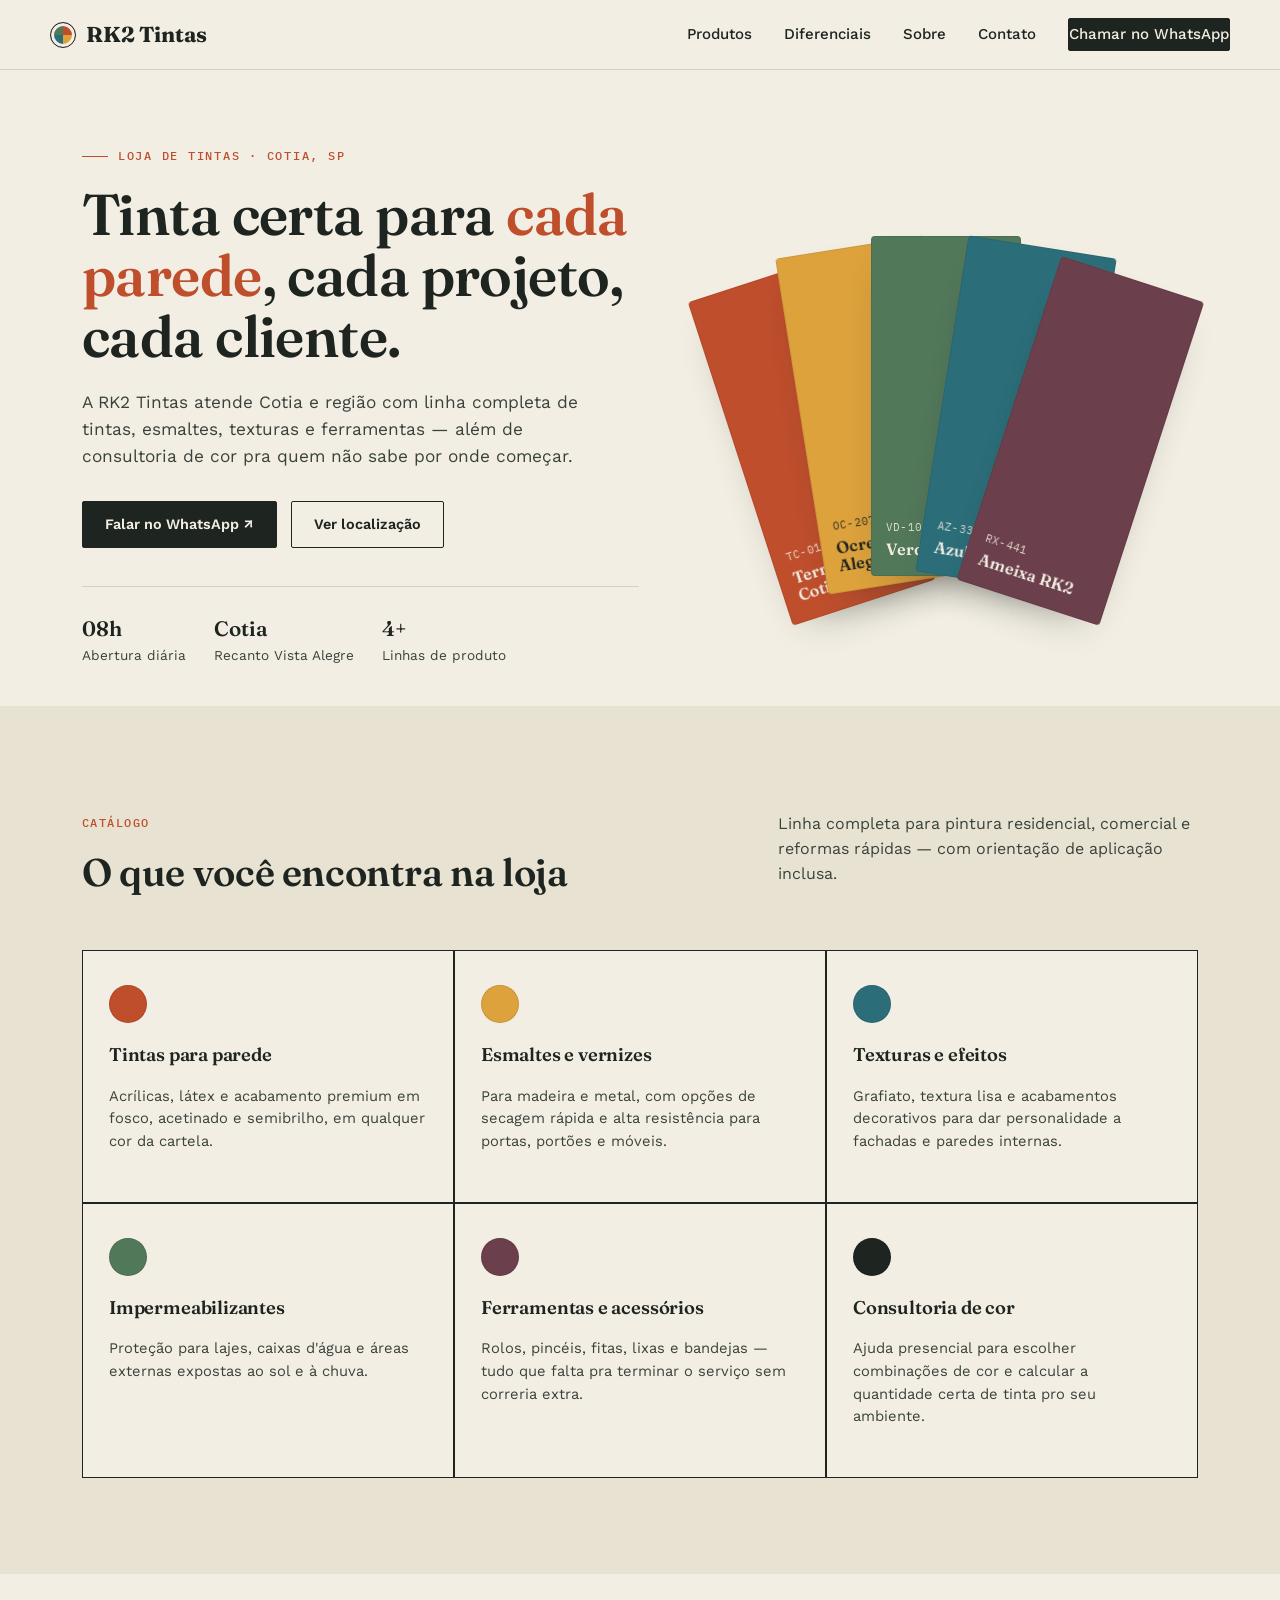
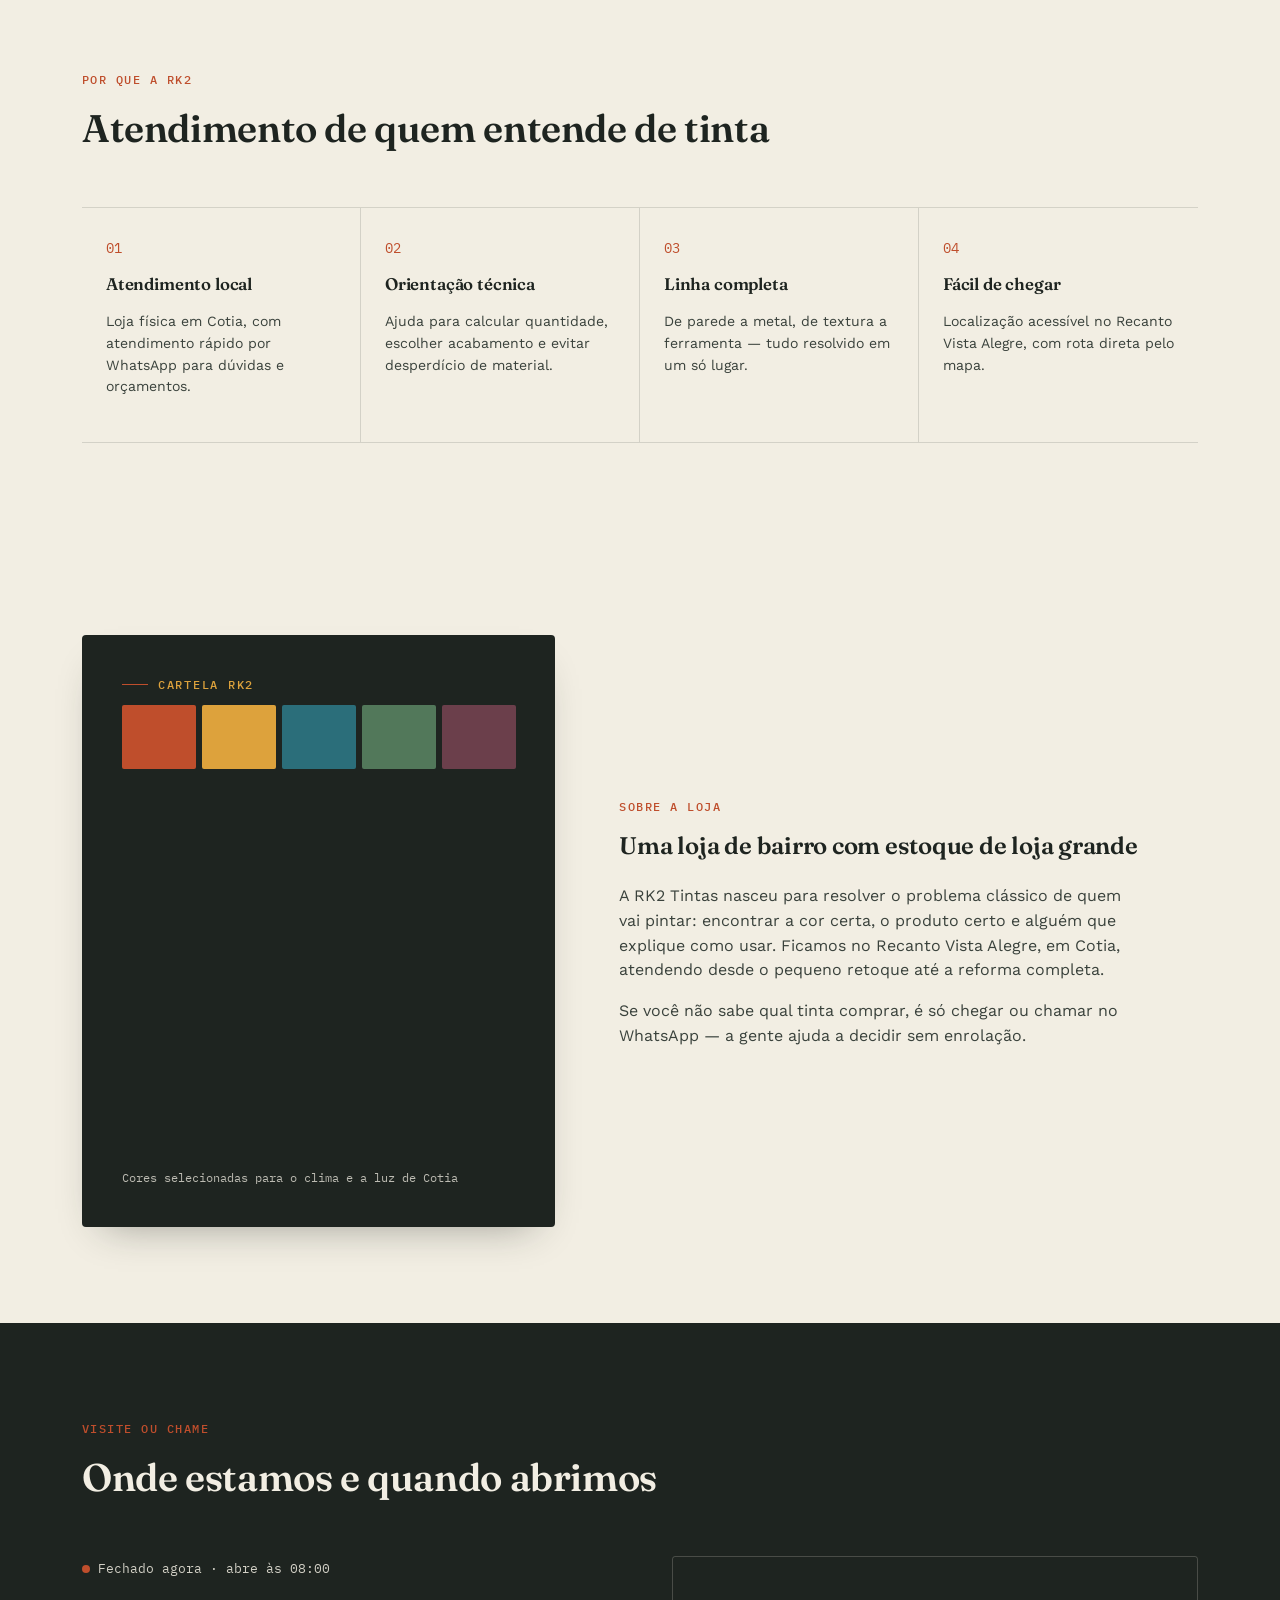
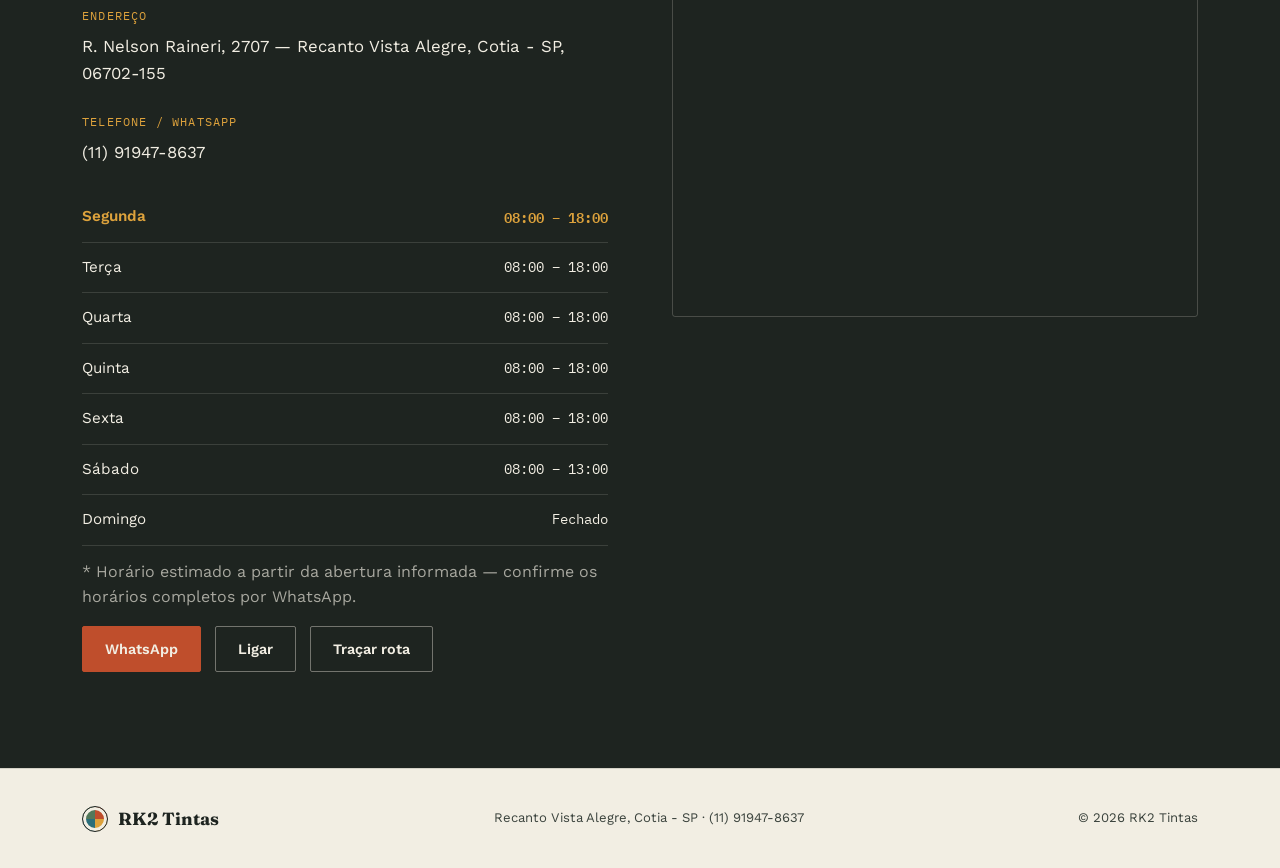
==== index.html @ ddc0a7f2 "Criar index.html" ====
<!DOCTYPE html>
<html lang="pt-BR">
<head>
<meta charset="UTF-8">
<meta name="viewport" content="width=device-width, initial-scale=1.0">
<title>RK2 Tintas — Loja de Tintas em Cotia, SP</title>
<meta name="description" content="RK2 Tintas: tintas, esmaltes, texturas e ferramentas para pintura em Cotia, SP. Atendimento rápido, entrega local e consultoria de cor.">
<link rel="preconnect" href="https://fonts.googleapis.com">
<link rel="preconnect" href="https://fonts.gstatic.com" crossorigin>
<link href="https://fonts.googleapis.com/css2?family=Fraunces:opsz,wght@9..144,400;9..144,500;9..144,600;9..144,700;9..144,900&family=Work+Sans:wght@400;500;600;700&family=IBM+Plex+Mono:wght@400;500&display=swap" rel="stylesheet">
<style>
  :root{
    --ink:#1E2420;
    --ink-soft:#3A423C;
    --paper:#F2EEE3;
    --paper-dim:#E8E2D2;
    --terracotta:#BF4E2C;
    --ochre:#DDA23C;
    --teal:#2B6E7A;
    --green:#52785A;
    --plum:#6B3F4B;
    --line: rgba(30,36,32,0.14);
    --radius: 3px;
    --shadow: 0 18px 40px -22px rgba(30,36,32,0.45);
  }

  *{box-sizing:border-box;}
  html{scroll-behavior:smooth;}
  body{
    margin:0;
    background:var(--paper);
    color:var(--ink);
    font-family:'Work Sans', sans-serif;
    font-size:16px;
    line-height:1.55;
    -webkit-font-smoothing:antialiased;
  }
  h1,h2,h3,.display{
    font-family:'Fraunces', serif;
    font-weight:600;
    letter-spacing:-0.01em;
    margin:0;
  }
  .mono{
    font-family:'IBM Plex Mono', monospace;
    letter-spacing:0.02em;
  }
  a{color:inherit; text-decoration:none;}
  img{max-width:100%; display:block;}
  .wrap{
    max-width:1180px;
    margin:0 auto;
    padding:0 32px;
  }
  section{padding:96px 0;}
  @media (max-width:720px){
    section{padding:64px 0;}
    .wrap{padding:0 20px;}
  }

  /* Focus visibility */
  a:focus-visible, button:focus-visible{
    outline:2px solid var(--terracotta);
    outline-offset:3px;
  }
  @media (prefers-reduced-motion: reduce){
    *{animation-duration:0.01ms !important; transition-duration:0.01ms !important;}
    html{scroll-behavior:auto;}
    [data-animate]{opacity:1 !important; transform:none !important;}
  }

  /* ---------- SCROLL-REVEAL ---------- */
  [data-animate]{
    opacity:0;
    transform:translateY(28px);
    transition:opacity 0.7s cubic-bezier(.2,.7,.2,1), transform 0.7s cubic-bezier(.2,.7,.2,1);
    transition-delay:var(--d, 0s);
  }
  [data-animate].in-view{opacity:1; transform:translateY(0);}

  /* ---------- KEYFRAMES ---------- */
  @keyframes fadeSlideDown{
    from{opacity:0; transform:translateY(-14px);}
    to{opacity:1; transform:translateY(0);}
  }
  @keyframes pulseDot{
    0%{box-shadow:0 0 0 0 rgba(191,78,44,0.55);}
    70%{box-shadow:0 0 0 9px rgba(191,78,44,0);}
    100%{box-shadow:0 0 0 0 rgba(191,78,44,0);}
  }
  @keyframes barsRise{
    from{ transform:scaleY(0); }
    to{ transform:scaleY(1); }
  }
  @keyframes chipDropIn{
    from{ opacity:0; transform:var(--rot) translateY(-60px) var(--tx, translateX(0)); }
    to{ opacity:1; transform:var(--rot) var(--tx, translateX(0)); }
  }
  @keyframes heroIn{
    from{ opacity:0; transform:translateY(18px); }
    to{ opacity:1; transform:translateY(0); }
  }
  .hero-in{
    opacity:0;
    animation:heroIn 0.7s cubic-bezier(.2,.8,.2,1) forwards;
    animation-delay:var(--d, 0s);
  }

  /* ---------- HEADER ---------- */
  .scroll-progress{
    position:fixed; top:0; left:0; height:3px;
    background:var(--terracotta);
    width:0%;
    z-index:100;
    transition:width 0.1s linear;
  }
  header{
    position:sticky; top:0; z-index:50;
    background:rgba(242,238,227,0.92);
    backdrop-filter:blur(8px);
    border-bottom:1px solid var(--line);
    animation:fadeSlideDown 0.6s ease;
  }
  .nav{
    display:flex; align-items:center; justify-content:space-between;
    padding:18px 0;
  }
  .logo{
    display:flex; align-items:center; gap:10px;
    font-family:'Fraunces', serif;
    font-weight:700;
    font-size:1.35rem;
  }
  .logo .chip-mark{
    width:26px; height:26px; border-radius:50%;
    background:conic-gradient(var(--terracotta) 0 25%, var(--ochre) 25% 50%, var(--teal) 50% 75%, var(--green) 75% 100%);
    box-shadow: inset 0 0 0 3px var(--paper);
    border:1.5px solid var(--ink);
  }
  nav.links{display:flex; gap:32px; align-items:center;}
  nav.links a{
    font-size:0.94rem; font-weight:500;
    position:relative;
    padding:4px 0;
  }
  nav.links a::after{
    content:"";
    position:absolute; left:0; bottom:-2px;
    width:0; height:2px; background:var(--terracotta);
    transition:width 0.25s ease;
  }
  nav.links a:hover::after{width:100%;}
  .cta-btn{
    background:var(--ink);
    color:var(--paper) !important;
    padding:11px 22px;
    border-radius:2px;
    font-weight:600;
    font-size:0.9rem;
    display:inline-flex; align-items:center; gap:8px;
    transition:background 0.2s ease, transform 0.2s ease;
    border:1px solid var(--ink);
  }
  .cta-btn:hover{background:var(--terracotta); border-color:var(--terracotta); transform:translateY(-1px);}
  .menu-toggle{display:none; background:none; border:none; cursor:pointer; padding:8px;}
  .menu-toggle span{display:block; width:24px; height:2px; background:var(--ink); margin:5px 0;}

  @media (max-width:860px){
    nav.links{
      position:fixed; top:64px; left:0; right:0;
      background:var(--paper);
      flex-direction:column; align-items:flex-start;
      padding:24px 20px; gap:20px;
      border-bottom:1px solid var(--line);
      transform:translateY(-140%);
      transition:transform 0.3s ease;
    }
    nav.links.open{transform:translateY(0);}
    .menu-toggle{display:block;}
    .nav .cta-btn.desktop-only{display:none;}
  }

  /* ---------- HERO ---------- */
  .hero{
    padding-top:76px;
    padding-bottom:40px;
    display:grid;
    grid-template-columns:1.05fr 0.95fr;
    gap:56px;
    align-items:center;
  }
  @media (max-width:900px){
    .hero{grid-template-columns:1fr; padding-top:48px;}
  }
  .eyebrow{
    font-family:'IBM Plex Mono', monospace;
    font-size:0.78rem;
    text-transform:uppercase;
    letter-spacing:0.14em;
    color:var(--terracotta);
    font-weight:500;
    display:flex; align-items:center; gap:10px;
    margin-bottom:18px;
  }
  .eyebrow::before{
    content:""; width:26px; height:1px; background:var(--terracotta);
  }
  .hero h1{
    font-size:clamp(2.4rem, 4.6vw, 3.6rem);
    line-height:1.06;
    margin-bottom:22px;
  }
  .hero h1 em{
    font-style:normal;
    color:var(--terracotta);
  }
  .hero p.lead{
    font-size:1.08rem;
    color:var(--ink-soft);
    max-width:46ch;
    margin-bottom:32px;
  }
  .hero-actions{
    display:flex; gap:14px; flex-wrap:wrap;
    margin-bottom:38px;
  }
  .btn-outline{
    padding:11px 22px;
    border:1.5px solid var(--ink);
    border-radius:2px;
    font-weight:600;
    font-size:0.9rem;
    display:inline-flex; align-items:center; gap:8px;
    transition:all 0.2s ease;
  }
  .btn-outline:hover{background:var(--ink); color:var(--paper);}

  .hero-meta{
    display:flex; gap:28px; flex-wrap:wrap;
    padding-top:26px;
    border-top:1px solid var(--line);
  }
  .hero-meta div{font-size:0.85rem; color:var(--ink-soft);}
  .hero-meta strong{
    display:block; font-family:'Fraunces', serif; font-size:1.3rem; color:var(--ink); font-weight:600;
  }

  /* Fanned paint chips — signature element */
  .chip-fan{
    position:relative;
    height:440px;
    display:flex; align-items:center; justify-content:center;
  }
  .chip{
    --tx:translateX(0);
    --rot:rotate(0deg);
    position:absolute;
    width:150px; height:340px;
    border-radius:4px;
    box-shadow:var(--shadow);
    display:flex; flex-direction:column; justify-content:flex-end;
    padding:16px 14px;
    color:var(--paper);
    transform-origin:bottom center;
    transition:transform 0.45s cubic-bezier(.2,.8,.2,1), box-shadow 0.3s ease;
    cursor:default;
    border:1px solid rgba(0,0,0,0.08);
    opacity:0;
    animation:chipDropIn 0.7s cubic-bezier(.2,.8,.2,1) forwards;
  }
  .chip .code{font-size:0.68rem; opacity:0.85; margin-bottom:4px;}
  .chip .name{font-family:'Fraunces', serif; font-weight:600; font-size:1.02rem; line-height:1.15;}
  .chip:nth-child(1){background:var(--terracotta); --rot:rotate(-18deg); --tx:translateX(-86px); transform:rotate(-18deg) translateX(-86px); animation-delay:0.05s;}
  .chip:nth-child(2){background:var(--ochre); color:var(--ink); --rot:rotate(-9deg); --tx:translateX(-44px); transform:rotate(-9deg) translateX(-44px); animation-delay:0.15s;}
  .chip:nth-child(3){background:var(--green); --rot:rotate(0deg); transform:rotate(0deg); animation-delay:0.25s;}
  .chip:nth-child(4){background:var(--teal); --rot:rotate(9deg); --tx:translateX(44px); transform:rotate(9deg) translateX(44px); animation-delay:0.35s;}
  .chip:nth-child(5){background:var(--plum); --rot:rotate(18deg); --tx:translateX(86px); transform:rotate(18deg) translateX(86px); animation-delay:0.45s;}
  @keyframes chipFloat{
    0%, 100%{ transform:var(--rot) var(--tx) translateY(0); }
    50%{ transform:var(--rot) var(--tx) translateY(-8px); }
  }
  .chip-fan:not(:hover) .chip:nth-child(1){animation:chipDropIn 0.7s cubic-bezier(.2,.8,.2,1) forwards 0.05s, chipFloat 5s ease-in-out infinite 0.75s;}
  .chip-fan:not(:hover) .chip:nth-child(2){animation:chipDropIn 0.7s cubic-bezier(.2,.8,.2,1) forwards 0.15s, chipFloat 5s ease-in-out infinite 0.9s;}
  .chip-fan:not(:hover) .chip:nth-child(3){animation:chipDropIn 0.7s cubic-bezier(.2,.8,.2,1) forwards 0.25s, chipFloat 5s ease-in-out infinite 1.05s;}
  .chip-fan:not(:hover) .chip:nth-child(4){animation:chipDropIn 0.7s cubic-bezier(.2,.8,.2,1) forwards 0.35s, chipFloat 5s ease-in-out infinite 1.2s;}
  .chip-fan:not(:hover) .chip:nth-child(5){animation:chipDropIn 0.7s cubic-bezier(.2,.8,.2,1) forwards 0.45s, chipFloat 5s ease-in-out infinite 1.35s;}
  .chip-fan:hover .chip{animation:none;}
  .chip-fan:hover .chip:nth-child(1){transform:rotate(-26deg) translateX(-130px) translateY(-14px);}
  .chip-fan:hover .chip:nth-child(2){transform:rotate(-13deg) translateX(-66px) translateY(-6px);}
  .chip-fan:hover .chip:nth-child(3){transform:rotate(0deg) translateY(-18px);}
  .chip-fan:hover .chip:nth-child(4){transform:rotate(13deg) translateX(66px) translateY(-6px);}
  .chip-fan:hover .chip:nth-child(5){transform:rotate(26deg) translateX(130px) translateY(-14px);}
  .chip:hover{z-index:10; box-shadow:0 24px 48px -18px rgba(30,36,32,0.55);}

  @media (max-width:900px){
    .chip-fan{height:320px; margin-top:12px;}
    .chip{width:110px; height:250px; padding:12px 10px;}
    .chip .name{font-size:0.85rem;}
  }

  /* ---------- SECTION HEADERS ---------- */
  .section-head{
    display:flex; justify-content:space-between; align-items:flex-end;
    gap:24px; margin-bottom:48px;
    flex-wrap:wrap;
  }
  .section-head h2{font-size:clamp(1.8rem, 3vw, 2.4rem);}
  .section-head p{color:var(--ink-soft); max-width:42ch; margin-top:10px;}
  .section-num{
    font-family:'IBM Plex Mono', monospace;
    font-size:0.78rem; color:var(--terracotta); font-weight:500;
    letter-spacing:0.12em; text-transform:uppercase;
    display:block; margin-bottom:10px;
  }

  /* ---------- PRODUTOS ---------- */
  .products{background:var(--paper-dim);}
  .product-grid{
    display:grid;
    grid-template-columns:repeat(3, 1fr);
    gap:2px;
    background:var(--ink);
    border:1px solid var(--ink);
  }
  @media (max-width:860px){ .product-grid{grid-template-columns:1fr 1fr;} }
  @media (max-width:560px){ .product-grid{grid-template-columns:1fr;} }
  .product-card{
    background:var(--paper);
    padding:34px 26px;
    transition:background 0.25s ease, transform 0.3s ease;
  }
  .product-card:hover{background:#fff; transform:translateY(-5px);}
  .swatch{
    width:38px; height:38px; border-radius:50%;
    margin-bottom:18px;
    border:1px solid rgba(0,0,0,0.1);
    transition:transform 0.35s cubic-bezier(.2,.8,.2,1);
  }
  .product-card:hover .swatch{transform:scale(1.18) rotate(-8deg);}
  .product-card h3{font-size:1.15rem; margin-bottom:8px;}
  .product-card p{color:var(--ink-soft); font-size:0.92rem;}

  /* ---------- DIFERENCIAIS ---------- */
  .diff-list{
    display:grid;
    grid-template-columns:repeat(4, 1fr);
    gap:0;
    border-top:1px solid var(--line);
  }
  @media (max-width:860px){ .diff-list{grid-template-columns:1fr 1fr;} }
  @media (max-width:560px){ .diff-list{grid-template-columns:1fr;} }
  .diff-item{
    padding:30px 24px;
    border-right:1px solid var(--line);
    border-bottom:1px solid var(--line);
    position:relative;
    overflow:hidden;
    transition:padding-left 0.3s ease;
  }
  .diff-item::before{
    content:"";
    position:absolute; left:0; top:0; bottom:0;
    width:3px; background:var(--terracotta);
    transform:scaleY(0); transform-origin:top;
    transition:transform 0.35s cubic-bezier(.2,.8,.2,1);
  }
  .diff-item:hover{padding-left:32px;}
  .diff-item:hover::before{transform:scaleY(1);}
  .diff-item:last-child{border-right:none;}
  .diff-item .num{
    font-family:'IBM Plex Mono', monospace;
    color:var(--terracotta); font-size:0.85rem; margin-bottom:12px; display:block;
    transition:transform 0.3s ease;
  }
  .diff-item:hover .num{transform:translateX(2px);}
  .diff-item h3{font-size:1.05rem; margin-bottom:8px;}
  .diff-item p{color:var(--ink-soft); font-size:0.88rem;}

  /* ---------- SOBRE ---------- */
  .about{
    display:grid; grid-template-columns:0.9fr 1.1fr; gap:64px; align-items:center;
  }
  @media (max-width:900px){ .about{grid-template-columns:1fr; gap:36px;} }
  .about-visual{
    background:var(--ink);
    border-radius:4px;
    padding:40px;
    aspect-ratio:4/5;
    display:flex; flex-direction:column; justify-content:space-between;
    color:var(--paper);
    box-shadow:var(--shadow);
  }
  .about-visual .can{
    width:100%;
    display:flex; flex-direction:column; align-items:flex-start; gap:10px;
  }
  .about-visual .bars{display:flex; gap:6px; width:100%;}
  .about-visual .bars span{
    height:64px; flex:1; border-radius:2px;
    transform-origin:bottom;
    transform:scaleY(0);
    transition:transform 0.2s ease;
  }
  .about-visual.in-view .bars span{animation:barsRise 0.6s cubic-bezier(.2,.8,.2,1) forwards;}
  .about-visual .bars span:nth-child(1){background:var(--terracotta); animation-delay:0.05s;}
  .about-visual .bars span:nth-child(2){background:var(--ochre); animation-delay:0.15s;}
  .about-visual .bars span:nth-child(3){background:var(--teal); animation-delay:0.25s;}
  .about-visual .bars span:nth-child(4){background:var(--green); animation-delay:0.35s;}
  .about-visual .bars span:nth-child(5){background:var(--plum); animation-delay:0.45s;}
  .about-visual .bars span:hover{transform:scaleY(1.12) !important;}
  .about-visual .caption{font-family:'IBM Plex Mono', monospace; font-size:0.78rem; opacity:0.75;}
  .about h2{margin-bottom:20px;}
  .about p{color:var(--ink-soft); margin-bottom:16px; max-width:52ch;}

  /* ---------- HORARIOS + CONTATO ---------- */
  .contact{background:var(--ink); color:var(--paper);}
  .contact .section-head p, .contact .eyebrow{color:rgba(242,238,227,0.7);}
  .contact-grid{
    display:grid; grid-template-columns:1fr 1fr; gap:64px;
  }
  @media (max-width:900px){ .contact-grid{grid-template-columns:1fr; gap:40px;} }
  .hours-table{width:100%; border-collapse:collapse;}
  .hours-table tr{border-bottom:1px solid rgba(242,238,227,0.14);}
  .hours-table td{padding:13px 0; font-size:0.95rem;}
  .hours-table td:last-child{text-align:right; font-family:'IBM Plex Mono', monospace; font-size:0.88rem;}
  .hours-table tr.today td{color:var(--ochre); font-weight:600;}
  .status-pill{
    display:inline-flex; align-items:center; gap:8px;
    font-family:'IBM Plex Mono', monospace; font-size:0.82rem;
    margin-bottom:28px; color:rgba(242,238,227,0.85);
  }
  .status-dot{width:8px; height:8px; border-radius:50%; background:var(--terracotta); animation:pulseDot 2.2s ease-out infinite;}

  .info-block{margin-bottom:26px;}
  .info-block .label{
    font-family:'IBM Plex Mono', monospace; font-size:0.74rem;
    text-transform:uppercase; letter-spacing:0.1em; color:var(--ochre);
    display:block; margin-bottom:8px;
  }
  .info-block .value{font-size:1.05rem;}
  .contact-actions{display:flex; gap:14px; flex-wrap:wrap; margin-top:8px;}
  .contact-actions .cta-btn{background:var(--terracotta); border-color:var(--terracotta);}
  .contact-actions .cta-btn:hover{background:var(--ochre); border-color:var(--ochre); color:var(--ink) !important;}
  .contact-actions .btn-outline{border-color:rgba(242,238,227,0.4); color:var(--paper);}
  .contact-actions .btn-outline:hover{background:var(--paper); color:var(--ink);}

  .map-frame{
    width:100%; aspect-ratio:16/11;
    border:1px solid rgba(242,238,227,0.2);
    border-radius:3px; overflow:hidden;
  }
  .map-frame iframe{width:100%; height:100%; border:0; filter:grayscale(0.15) contrast(1.05);}

  /* ---------- FOOTER ---------- */
  footer{padding:36px 0; border-top:1px solid var(--line);}
  .footer-row{
    display:flex; justify-content:space-between; align-items:center;
    flex-wrap:wrap; gap:16px;
  }
  .footer-row .logo{font-size:1.1rem;}
  footer .fine{font-size:0.82rem; color:var(--ink-soft);}
</style>
</head>
<body>
<div class="scroll-progress" id="scrollProgress" aria-hidden="true"></div>

<header>
  <div class="wrap nav">
    <a href="#top" class="logo"><span class="chip-mark" aria-hidden="true"></span> RK2 Tintas</a>
    <button class="menu-toggle" id="menuToggle" aria-label="Abrir menu" aria-expanded="false">
      <span></span><span></span><span></span>
    </button>
    <nav class="links" id="navLinks">
      <a href="#produtos">Produtos</a>
      <a href="#diferenciais">Diferenciais</a>
      <a href="#sobre">Sobre</a>
      <a href="#contato">Contato</a>
      <a href="https://wa.me/5511919478637" class="cta-btn" target="_blank" rel="noopener">Chamar no WhatsApp</a>
    </nav>
  </div>
</header>

<main id="top">
  <!-- HERO -->
  <section class="hero wrap">
    <div>
      <span class="eyebrow hero-in" style="--d:0s">Loja de tintas · Cotia, SP</span>
      <h1 class="hero-in" style="--d:0.1s">Tinta certa para <em>cada parede</em>, cada projeto, cada cliente.</h1>
      <p class="lead hero-in" style="--d:0.22s">A RK2 Tintas atende Cotia e região com linha completa de tintas, esmaltes, texturas e ferramentas — além de consultoria de cor pra quem não sabe por onde começar.</p>
      <div class="hero-actions hero-in" style="--d:0.34s">
        <a href="https://wa.me/5511919478637" class="cta-btn" target="_blank" rel="noopener">Falar no WhatsApp ↗</a>
        <a href="#contato" class="btn-outline">Ver localização</a>
      </div>
      <div class="hero-meta hero-in" style="--d:0.44s">
        <div><strong>08h</strong>Abertura diária</div>
        <div><strong>Cotia</strong>Recanto Vista Alegre</div>
        <div><strong>4+</strong>Linhas de produto</div>
      </div>
    </div>
    <div class="chip-fan" aria-hidden="true">
      <div class="chip"><span class="code mono">TC-014</span><span class="name">Terracota Cotia</span></div>
      <div class="chip"><span class="code mono">OC-207</span><span class="name">Ocre Vista Alegre</span></div>
      <div class="chip"><span class="code mono">VD-102</span><span class="name">Verde Recanto</span></div>
      <div class="chip"><span class="code mono">AZ-330</span><span class="name">Azul Serra</span></div>
      <div class="chip"><span class="code mono">RX-441</span><span class="name">Ameixa RK2</span></div>
    </div>
  </section>

  <!-- PRODUTOS -->
  <section class="products" id="produtos">
    <div class="wrap">
      <div class="section-head" data-animate>
        <div>
          <span class="section-num">Catálogo</span>
          <h2>O que você encontra na loja</h2>
        </div>
        <p>Linha completa para pintura residencial, comercial e reformas rápidas — com orientação de aplicação inclusa.</p>
      </div>
      <div class="product-grid">
        <div class="product-card" data-animate style="--d:0s">
          <div class="swatch" style="background:var(--terracotta)"></div>
          <h3>Tintas para parede</h3>
          <p>Acrílicas, látex e acabamento premium em fosco, acetinado e semibrilho, em qualquer cor da cartela.</p>
        </div>
        <div class="product-card" data-animate style="--d:0.08s">
          <div class="swatch" style="background:var(--ochre)"></div>
          <h3>Esmaltes e vernizes</h3>
          <p>Para madeira e metal, com opções de secagem rápida e alta resistência para portas, portões e móveis.</p>
        </div>
        <div class="product-card" data-animate style="--d:0.16s">
          <div class="swatch" style="background:var(--teal)"></div>
          <h3>Texturas e efeitos</h3>
          <p>Grafiato, textura lisa e acabamentos decorativos para dar personalidade a fachadas e paredes internas.</p>
        </div>
        <div class="product-card" data-animate style="--d:0s">
          <div class="swatch" style="background:var(--green)"></div>
          <h3>Impermeabilizantes</h3>
          <p>Proteção para lajes, caixas d'água e áreas externas expostas ao sol e à chuva.</p>
        </div>
        <div class="product-card" data-animate style="--d:0.08s">
          <div class="swatch" style="background:var(--plum)"></div>
          <h3>Ferramentas e acessórios</h3>
          <p>Rolos, pincéis, fitas, lixas e bandejas — tudo que falta pra terminar o serviço sem correria extra.</p>
        </div>
        <div class="product-card" data-animate style="--d:0.16s">
          <div class="swatch" style="background:var(--ink)"></div>
          <h3>Consultoria de cor</h3>
          <p>Ajuda presencial para escolher combinações de cor e calcular a quantidade certa de tinta pro seu ambiente.</p>
        </div>
      </div>
    </div>
  </section>

  <!-- DIFERENCIAIS -->
  <section id="diferenciais">
    <div class="wrap">
      <div class="section-head" data-animate>
        <div>
          <span class="section-num">Por que a RK2</span>
          <h2>Atendimento de quem entende de tinta</h2>
        </div>
      </div>
      <div class="diff-list">
        <div class="diff-item" data-animate style="--d:0s">
          <span class="num mono">01</span>
          <h3>Atendimento local</h3>
          <p>Loja física em Cotia, com atendimento rápido por WhatsApp para dúvidas e orçamentos.</p>
        </div>
        <div class="diff-item" data-animate style="--d:0.1s">
          <span class="num mono">02</span>
          <h3>Orientação técnica</h3>
          <p>Ajuda para calcular quantidade, escolher acabamento e evitar desperdício de material.</p>
        </div>
        <div class="diff-item" data-animate style="--d:0.2s">
          <span class="num mono">03</span>
          <h3>Linha completa</h3>
          <p>De parede a metal, de textura a ferramenta — tudo resolvido em um só lugar.</p>
        </div>
        <div class="diff-item" data-animate style="--d:0.3s">
          <span class="num mono">04</span>
          <h3>Fácil de chegar</h3>
          <p>Localização acessível no Recanto Vista Alegre, com rota direta pelo mapa.</p>
        </div>
      </div>
    </div>
  </section>

  <!-- SOBRE -->
  <section id="sobre">
    <div class="wrap about">
      <div class="about-visual" data-animate>
        <div class="can">
          <span class="eyebrow" style="color:var(--ochre); margin-bottom:0;">Cartela RK2</span>
          <div class="bars">
            <span></span><span></span><span></span><span></span><span></span>
          </div>
        </div>
        <span class="caption">Cores selecionadas para o clima e a luz de Cotia</span>
      </div>
      <div data-animate style="--d:0.15s">
        <span class="section-num">Sobre a loja</span>
        <h2>Uma loja de bairro com estoque de loja grande</h2>
        <p>A RK2 Tintas nasceu para resolver o problema clássico de quem vai pintar: encontrar a cor certa, o produto certo e alguém que explique como usar. Ficamos no Recanto Vista Alegre, em Cotia, atendendo desde o pequeno retoque até a reforma completa.</p>
        <p>Se você não sabe qual tinta comprar, é só chegar ou chamar no WhatsApp — a gente ajuda a decidir sem enrolação.</p>
      </div>
    </div>
  </section>

  <!-- CONTATO -->
  <section class="contact" id="contato">
    <div class="wrap">
      <div class="section-head" data-animate>
        <div>
          <span class="section-num">Visite ou chame</span>
          <h2>Onde estamos e quando abrimos</h2>
        </div>
      </div>
      <div class="contact-grid">
        <div data-animate>
          <div class="status-pill"><span class="status-dot"></span> Fechado agora · abre às 08:00</div>

          <div class="info-block">
            <span class="label">Endereço</span>
            <span class="value">R. Nelson Raineri, 2707 — Recanto Vista Alegre, Cotia - SP, 06702-155</span>
          </div>
          <div class="info-block">
            <span class="label">Telefone / WhatsApp</span>
            <span class="value">(11) 91947-8637</span>
          </div>

          <table class="hours-table" aria-label="Horário de funcionamento">
            <tr class="today"><td>Segunda</td><td>08:00 – 18:00</td></tr>
            <tr><td>Terça</td><td>08:00 – 18:00</td></tr>
            <tr><td>Quarta</td><td>08:00 – 18:00</td></tr>
            <tr><td>Quinta</td><td>08:00 – 18:00</td></tr>
            <tr><td>Sexta</td><td>08:00 – 18:00</td></tr>
            <tr><td>Sábado</td><td>08:00 – 13:00</td></tr>
            <tr><td>Domingo</td><td>Fechado</td></tr>
          </table>
          <p class="fine" style="margin-top:14px; opacity:0.65;">* Horário estimado a partir da abertura informada — confirme os horários completos por WhatsApp.</p>

          <div class="contact-actions">
            <a href="https://wa.me/5511919478637" class="cta-btn" target="_blank" rel="noopener">WhatsApp</a>
            <a href="tel:+5511919478637" class="btn-outline">Ligar</a>
            <a href="https://www.google.com/maps/dir/?api=1&destination=R.+Nelson+Raineri,+2707,+Cotia,+SP" class="btn-outline" target="_blank" rel="noopener">Traçar rota</a>
          </div>
        </div>

        <div class="map-frame" data-animate style="--d:0.15s">
          <iframe
            src="https://www.google.com/maps?q=R.+Nelson+Raineri,+2707,+Recanto+Vista+Alegre,+Cotia+-+SP,+06702-155&output=embed"
            loading="lazy"
            referrerpolicy="no-referrer-when-downgrade"
            title="Mapa da RK2 Tintas em Cotia, SP">
          </iframe>
        </div>
      </div>
    </div>
  </section>
</main>

<footer>
  <div class="wrap footer-row">
    <a href="#top" class="logo"><span class="chip-mark" aria-hidden="true"></span> RK2 Tintas</a>
    <span class="fine">Recanto Vista Alegre, Cotia - SP · (11) 91947-8637</span>
    <span class="fine">© <span id="year"></span> RK2 Tintas</span>
  </div>
</footer>

<script>
  document.getElementById('year').textContent = new Date().getFullYear();

  const toggle = document.getElementById('menuToggle');
  const links = document.getElementById('navLinks');
  toggle.addEventListener('click', () => {
    const isOpen = links.classList.toggle('open');
    toggle.setAttribute('aria-expanded', isOpen ? 'true' : 'false');
  });
  links.querySelectorAll('a').forEach(a => {
    a.addEventListener('click', () => {
      links.classList.remove('open');
      toggle.setAttribute('aria-expanded', 'false');
    });
  });

  // Barra de progresso de rolagem
  const progressBar = document.getElementById('scrollProgress');
  const updateProgress = () => {
    const scrollTop = window.scrollY;
    const docHeight = document.documentElement.scrollHeight - window.innerHeight;
    const pct = docHeight > 0 ? (scrollTop / docHeight) * 100 : 0;
    progressBar.style.width = pct + '%';
  };
  window.addEventListener('scroll', updateProgress, { passive: true });
  updateProgress();

  // Revelação de elementos ao rolar a página
  const revealItems = document.querySelectorAll('[data-animate]');
  if ('IntersectionObserver' in window) {
    const observer = new IntersectionObserver((entries) => {
      entries.forEach(entry => {
        if (entry.isIntersecting) {
          entry.target.classList.add('in-view');
          observer.unobserve(entry.target);
        }
      });
    }, { threshold: 0.15, rootMargin: '0px 0px -60px 0px' });
    revealItems.forEach(item => observer.observe(item));
  } else {
    revealItems.forEach(item => item.classList.add('in-view'));
  }
</script>

</body>
</html>
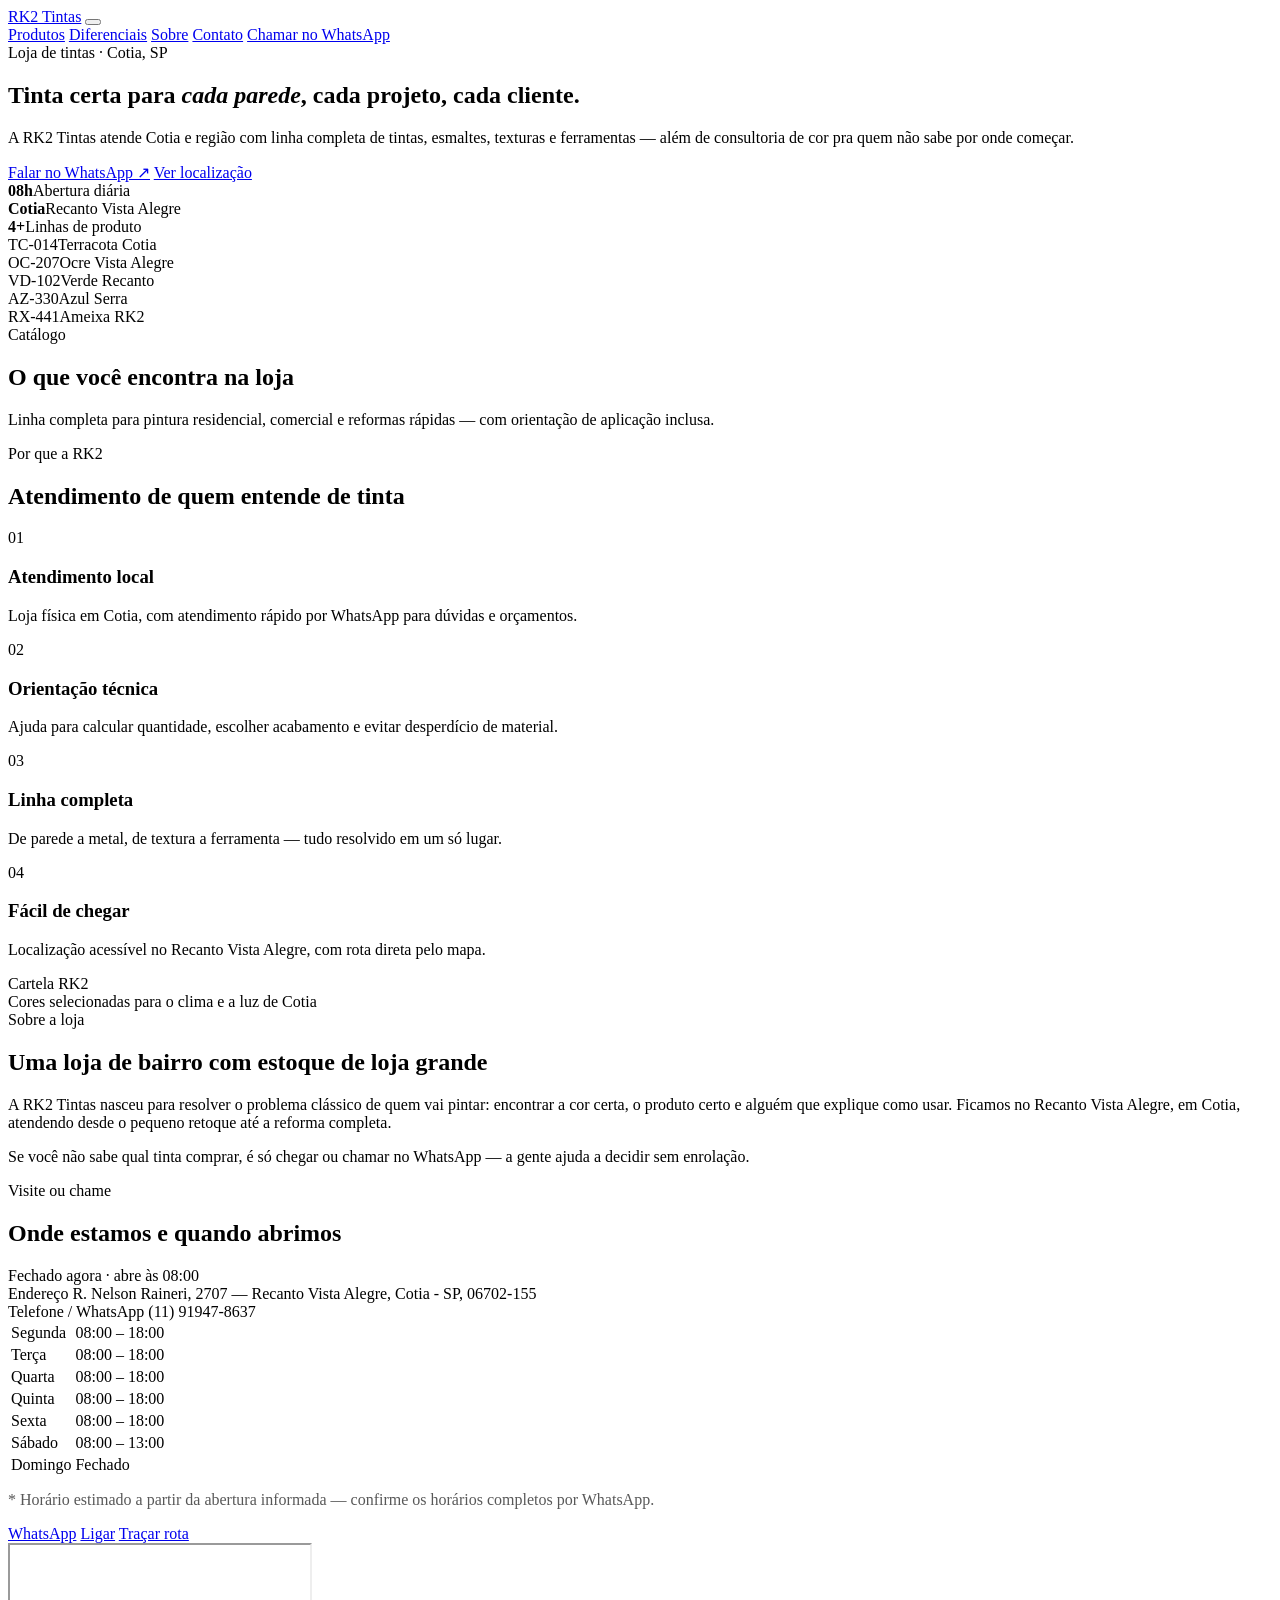
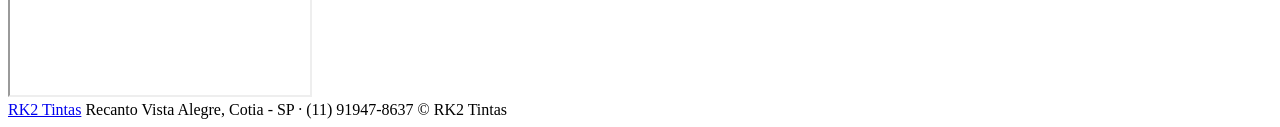
==== commit cf29f2a7: "Atualizar o index.html" ====
--- a/index.html
+++ b/index.html
@@ -8,458 +8,7 @@
 <link rel="preconnect" href="https://fonts.googleapis.com">
 <link rel="preconnect" href="https://fonts.gstatic.com" crossorigin>
 <link href="https://fonts.googleapis.com/css2?family=Fraunces:opsz,wght@9..144,400;9..144,500;9..144,600;9..144,700;9..144,900&family=Work+Sans:wght@400;500;600;700&family=IBM+Plex+Mono:wght@400;500&display=swap" rel="stylesheet">
-<style>
-  :root{
-    --ink:#1E2420;
-    --ink-soft:#3A423C;
-    --paper:#F2EEE3;
-    --paper-dim:#E8E2D2;
-    --terracotta:#BF4E2C;
-    --ochre:#DDA23C;
-    --teal:#2B6E7A;
-    --green:#52785A;
-    --plum:#6B3F4B;
-    --line: rgba(30,36,32,0.14);
-    --radius: 3px;
-    --shadow: 0 18px 40px -22px rgba(30,36,32,0.45);
-  }
-
-  *{box-sizing:border-box;}
-  html{scroll-behavior:smooth;}
-  body{
-    margin:0;
-    background:var(--paper);
-    color:var(--ink);
-    font-family:'Work Sans', sans-serif;
-    font-size:16px;
-    line-height:1.55;
-    -webkit-font-smoothing:antialiased;
-  }
-  h1,h2,h3,.display{
-    font-family:'Fraunces', serif;
-    font-weight:600;
-    letter-spacing:-0.01em;
-    margin:0;
-  }
-  .mono{
-    font-family:'IBM Plex Mono', monospace;
-    letter-spacing:0.02em;
-  }
-  a{color:inherit; text-decoration:none;}
-  img{max-width:100%; display:block;}
-  .wrap{
-    max-width:1180px;
-    margin:0 auto;
-    padding:0 32px;
-  }
-  section{padding:96px 0;}
-  @media (max-width:720px){
-    section{padding:64px 0;}
-    .wrap{padding:0 20px;}
-  }
-
-  /* Focus visibility */
-  a:focus-visible, button:focus-visible{
-    outline:2px solid var(--terracotta);
-    outline-offset:3px;
-  }
-  @media (prefers-reduced-motion: reduce){
-    *{animation-duration:0.01ms !important; transition-duration:0.01ms !important;}
-    html{scroll-behavior:auto;}
-    [data-animate]{opacity:1 !important; transform:none !important;}
-  }
-
-  /* ---------- SCROLL-REVEAL ---------- */
-  [data-animate]{
-    opacity:0;
-    transform:translateY(28px);
-    transition:opacity 0.7s cubic-bezier(.2,.7,.2,1), transform 0.7s cubic-bezier(.2,.7,.2,1);
-    transition-delay:var(--d, 0s);
-  }
-  [data-animate].in-view{opacity:1; transform:translateY(0);}
-
-  /* ---------- KEYFRAMES ---------- */
-  @keyframes fadeSlideDown{
-    from{opacity:0; transform:translateY(-14px);}
-    to{opacity:1; transform:translateY(0);}
-  }
-  @keyframes pulseDot{
-    0%{box-shadow:0 0 0 0 rgba(191,78,44,0.55);}
-    70%{box-shadow:0 0 0 9px rgba(191,78,44,0);}
-    100%{box-shadow:0 0 0 0 rgba(191,78,44,0);}
-  }
-  @keyframes barsRise{
-    from{ transform:scaleY(0); }
-    to{ transform:scaleY(1); }
-  }
-  @keyframes chipDropIn{
-    from{ opacity:0; transform:var(--rot) translateY(-60px) var(--tx, translateX(0)); }
-    to{ opacity:1; transform:var(--rot) var(--tx, translateX(0)); }
-  }
-  @keyframes heroIn{
-    from{ opacity:0; transform:translateY(18px); }
-    to{ opacity:1; transform:translateY(0); }
-  }
-  .hero-in{
-    opacity:0;
-    animation:heroIn 0.7s cubic-bezier(.2,.8,.2,1) forwards;
-    animation-delay:var(--d, 0s);
-  }
-
-  /* ---------- HEADER ---------- */
-  .scroll-progress{
-    position:fixed; top:0; left:0; height:3px;
-    background:var(--terracotta);
-    width:0%;
-    z-index:100;
-    transition:width 0.1s linear;
-  }
-  header{
-    position:sticky; top:0; z-index:50;
-    background:rgba(242,238,227,0.92);
-    backdrop-filter:blur(8px);
-    border-bottom:1px solid var(--line);
-    animation:fadeSlideDown 0.6s ease;
-  }
-  .nav{
-    display:flex; align-items:center; justify-content:space-between;
-    padding:18px 0;
-  }
-  .logo{
-    display:flex; align-items:center; gap:10px;
-    font-family:'Fraunces', serif;
-    font-weight:700;
-    font-size:1.35rem;
-  }
-  .logo .chip-mark{
-    width:26px; height:26px; border-radius:50%;
-    background:conic-gradient(var(--terracotta) 0 25%, var(--ochre) 25% 50%, var(--teal) 50% 75%, var(--green) 75% 100%);
-    box-shadow: inset 0 0 0 3px var(--paper);
-    border:1.5px solid var(--ink);
-  }
-  nav.links{display:flex; gap:32px; align-items:center;}
-  nav.links a{
-    font-size:0.94rem; font-weight:500;
-    position:relative;
-    padding:4px 0;
-  }
-  nav.links a::after{
-    content:"";
-    position:absolute; left:0; bottom:-2px;
-    width:0; height:2px; background:var(--terracotta);
-    transition:width 0.25s ease;
-  }
-  nav.links a:hover::after{width:100%;}
-  .cta-btn{
-    background:var(--ink);
-    color:var(--paper) !important;
-    padding:11px 22px;
-    border-radius:2px;
-    font-weight:600;
-    font-size:0.9rem;
-    display:inline-flex; align-items:center; gap:8px;
-    transition:background 0.2s ease, transform 0.2s ease;
-    border:1px solid var(--ink);
-  }
-  .cta-btn:hover{background:var(--terracotta); border-color:var(--terracotta); transform:translateY(-1px);}
-  .menu-toggle{display:none; background:none; border:none; cursor:pointer; padding:8px;}
-  .menu-toggle span{display:block; width:24px; height:2px; background:var(--ink); margin:5px 0;}
-
-  @media (max-width:860px){
-    nav.links{
-      position:fixed; top:64px; left:0; right:0;
-      background:var(--paper);
-      flex-direction:column; align-items:flex-start;
-      padding:24px 20px; gap:20px;
-      border-bottom:1px solid var(--line);
-      transform:translateY(-140%);
-      transition:transform 0.3s ease;
-    }
-    nav.links.open{transform:translateY(0);}
-    .menu-toggle{display:block;}
-    .nav .cta-btn.desktop-only{display:none;}
-  }
-
-  /* ---------- HERO ---------- */
-  .hero{
-    padding-top:76px;
-    padding-bottom:40px;
-    display:grid;
-    grid-template-columns:1.05fr 0.95fr;
-    gap:56px;
-    align-items:center;
-  }
-  @media (max-width:900px){
-    .hero{grid-template-columns:1fr; padding-top:48px;}
-  }
-  .eyebrow{
-    font-family:'IBM Plex Mono', monospace;
-    font-size:0.78rem;
-    text-transform:uppercase;
-    letter-spacing:0.14em;
-    color:var(--terracotta);
-    font-weight:500;
-    display:flex; align-items:center; gap:10px;
-    margin-bottom:18px;
-  }
-  .eyebrow::before{
-    content:""; width:26px; height:1px; background:var(--terracotta);
-  }
-  .hero h1{
-    font-size:clamp(2.4rem, 4.6vw, 3.6rem);
-    line-height:1.06;
-    margin-bottom:22px;
-  }
-  .hero h1 em{
-    font-style:normal;
-    color:var(--terracotta);
-  }
-  .hero p.lead{
-    font-size:1.08rem;
-    color:var(--ink-soft);
-    max-width:46ch;
-    margin-bottom:32px;
-  }
-  .hero-actions{
-    display:flex; gap:14px; flex-wrap:wrap;
-    margin-bottom:38px;
-  }
-  .btn-outline{
-    padding:11px 22px;
-    border:1.5px solid var(--ink);
-    border-radius:2px;
-    font-weight:600;
-    font-size:0.9rem;
-    display:inline-flex; align-items:center; gap:8px;
-    transition:all 0.2s ease;
-  }
-  .btn-outline:hover{background:var(--ink); color:var(--paper);}
-
-  .hero-meta{
-    display:flex; gap:28px; flex-wrap:wrap;
-    padding-top:26px;
-    border-top:1px solid var(--line);
-  }
-  .hero-meta div{font-size:0.85rem; color:var(--ink-soft);}
-  .hero-meta strong{
-    display:block; font-family:'Fraunces', serif; font-size:1.3rem; color:var(--ink); font-weight:600;
-  }
-
-  /* Fanned paint chips — signature element */
-  .chip-fan{
-    position:relative;
-    height:440px;
-    display:flex; align-items:center; justify-content:center;
-  }
-  .chip{
-    --tx:translateX(0);
-    --rot:rotate(0deg);
-    position:absolute;
-    width:150px; height:340px;
-    border-radius:4px;
-    box-shadow:var(--shadow);
-    display:flex; flex-direction:column; justify-content:flex-end;
-    padding:16px 14px;
-    color:var(--paper);
-    transform-origin:bottom center;
-    transition:transform 0.45s cubic-bezier(.2,.8,.2,1), box-shadow 0.3s ease;
-    cursor:default;
-    border:1px solid rgba(0,0,0,0.08);
-    opacity:0;
-    animation:chipDropIn 0.7s cubic-bezier(.2,.8,.2,1) forwards;
-  }
-  .chip .code{font-size:0.68rem; opacity:0.85; margin-bottom:4px;}
-  .chip .name{font-family:'Fraunces', serif; font-weight:600; font-size:1.02rem; line-height:1.15;}
-  .chip:nth-child(1){background:var(--terracotta); --rot:rotate(-18deg); --tx:translateX(-86px); transform:rotate(-18deg) translateX(-86px); animation-delay:0.05s;}
-  .chip:nth-child(2){background:var(--ochre); color:var(--ink); --rot:rotate(-9deg); --tx:translateX(-44px); transform:rotate(-9deg) translateX(-44px); animation-delay:0.15s;}
-  .chip:nth-child(3){background:var(--green); --rot:rotate(0deg); transform:rotate(0deg); animation-delay:0.25s;}
-  .chip:nth-child(4){background:var(--teal); --rot:rotate(9deg); --tx:translateX(44px); transform:rotate(9deg) translateX(44px); animation-delay:0.35s;}
-  .chip:nth-child(5){background:var(--plum); --rot:rotate(18deg); --tx:translateX(86px); transform:rotate(18deg) translateX(86px); animation-delay:0.45s;}
-  @keyframes chipFloat{
-    0%, 100%{ transform:var(--rot) var(--tx) translateY(0); }
-    50%{ transform:var(--rot) var(--tx) translateY(-8px); }
-  }
-  .chip-fan:not(:hover) .chip:nth-child(1){animation:chipDropIn 0.7s cubic-bezier(.2,.8,.2,1) forwards 0.05s, chipFloat 5s ease-in-out infinite 0.75s;}
-  .chip-fan:not(:hover) .chip:nth-child(2){animation:chipDropIn 0.7s cubic-bezier(.2,.8,.2,1) forwards 0.15s, chipFloat 5s ease-in-out infinite 0.9s;}
-  .chip-fan:not(:hover) .chip:nth-child(3){animation:chipDropIn 0.7s cubic-bezier(.2,.8,.2,1) forwards 0.25s, chipFloat 5s ease-in-out infinite 1.05s;}
-  .chip-fan:not(:hover) .chip:nth-child(4){animation:chipDropIn 0.7s cubic-bezier(.2,.8,.2,1) forwards 0.35s, chipFloat 5s ease-in-out infinite 1.2s;}
-  .chip-fan:not(:hover) .chip:nth-child(5){animation:chipDropIn 0.7s cubic-bezier(.2,.8,.2,1) forwards 0.45s, chipFloat 5s ease-in-out infinite 1.35s;}
-  .chip-fan:hover .chip{animation:none;}
-  .chip-fan:hover .chip:nth-child(1){transform:rotate(-26deg) translateX(-130px) translateY(-14px);}
-  .chip-fan:hover .chip:nth-child(2){transform:rotate(-13deg) translateX(-66px) translateY(-6px);}
-  .chip-fan:hover .chip:nth-child(3){transform:rotate(0deg) translateY(-18px);}
-  .chip-fan:hover .chip:nth-child(4){transform:rotate(13deg) translateX(66px) translateY(-6px);}
-  .chip-fan:hover .chip:nth-child(5){transform:rotate(26deg) translateX(130px) translateY(-14px);}
-  .chip:hover{z-index:10; box-shadow:0 24px 48px -18px rgba(30,36,32,0.55);}
-
-  @media (max-width:900px){
-    .chip-fan{height:320px; margin-top:12px;}
-    .chip{width:110px; height:250px; padding:12px 10px;}
-    .chip .name{font-size:0.85rem;}
-  }
-
-  /* ---------- SECTION HEADERS ---------- */
-  .section-head{
-    display:flex; justify-content:space-between; align-items:flex-end;
-    gap:24px; margin-bottom:48px;
-    flex-wrap:wrap;
-  }
-  .section-head h2{font-size:clamp(1.8rem, 3vw, 2.4rem);}
-  .section-head p{color:var(--ink-soft); max-width:42ch; margin-top:10px;}
-  .section-num{
-    font-family:'IBM Plex Mono', monospace;
-    font-size:0.78rem; color:var(--terracotta); font-weight:500;
-    letter-spacing:0.12em; text-transform:uppercase;
-    display:block; margin-bottom:10px;
-  }
-
-  /* ---------- PRODUTOS ---------- */
-  .products{background:var(--paper-dim);}
-  .product-grid{
-    display:grid;
-    grid-template-columns:repeat(3, 1fr);
-    gap:2px;
-    background:var(--ink);
-    border:1px solid var(--ink);
-  }
-  @media (max-width:860px){ .product-grid{grid-template-columns:1fr 1fr;} }
-  @media (max-width:560px){ .product-grid{grid-template-columns:1fr;} }
-  .product-card{
-    background:var(--paper);
-    padding:34px 26px;
-    transition:background 0.25s ease, transform 0.3s ease;
-  }
-  .product-card:hover{background:#fff; transform:translateY(-5px);}
-  .swatch{
-    width:38px; height:38px; border-radius:50%;
-    margin-bottom:18px;
-    border:1px solid rgba(0,0,0,0.1);
-    transition:transform 0.35s cubic-bezier(.2,.8,.2,1);
-  }
-  .product-card:hover .swatch{transform:scale(1.18) rotate(-8deg);}
-  .product-card h3{font-size:1.15rem; margin-bottom:8px;}
-  .product-card p{color:var(--ink-soft); font-size:0.92rem;}
-
-  /* ---------- DIFERENCIAIS ---------- */
-  .diff-list{
-    display:grid;
-    grid-template-columns:repeat(4, 1fr);
-    gap:0;
-    border-top:1px solid var(--line);
-  }
-  @media (max-width:860px){ .diff-list{grid-template-columns:1fr 1fr;} }
-  @media (max-width:560px){ .diff-list{grid-template-columns:1fr;} }
-  .diff-item{
-    padding:30px 24px;
-    border-right:1px solid var(--line);
-    border-bottom:1px solid var(--line);
-    position:relative;
-    overflow:hidden;
-    transition:padding-left 0.3s ease;
-  }
-  .diff-item::before{
-    content:"";
-    position:absolute; left:0; top:0; bottom:0;
-    width:3px; background:var(--terracotta);
-    transform:scaleY(0); transform-origin:top;
-    transition:transform 0.35s cubic-bezier(.2,.8,.2,1);
-  }
-  .diff-item:hover{padding-left:32px;}
-  .diff-item:hover::before{transform:scaleY(1);}
-  .diff-item:last-child{border-right:none;}
-  .diff-item .num{
-    font-family:'IBM Plex Mono', monospace;
-    color:var(--terracotta); font-size:0.85rem; margin-bottom:12px; display:block;
-    transition:transform 0.3s ease;
-  }
-  .diff-item:hover .num{transform:translateX(2px);}
-  .diff-item h3{font-size:1.05rem; margin-bottom:8px;}
-  .diff-item p{color:var(--ink-soft); font-size:0.88rem;}
-
-  /* ---------- SOBRE ---------- */
-  .about{
-    display:grid; grid-template-columns:0.9fr 1.1fr; gap:64px; align-items:center;
-  }
-  @media (max-width:900px){ .about{grid-template-columns:1fr; gap:36px;} }
-  .about-visual{
-    background:var(--ink);
-    border-radius:4px;
-    padding:40px;
-    aspect-ratio:4/5;
-    display:flex; flex-direction:column; justify-content:space-between;
-    color:var(--paper);
-    box-shadow:var(--shadow);
-  }
-  .about-visual .can{
-    width:100%;
-    display:flex; flex-direction:column; align-items:flex-start; gap:10px;
-  }
-  .about-visual .bars{display:flex; gap:6px; width:100%;}
-  .about-visual .bars span{
-    height:64px; flex:1; border-radius:2px;
-    transform-origin:bottom;
-    transform:scaleY(0);
-    transition:transform 0.2s ease;
-  }
-  .about-visual.in-view .bars span{animation:barsRise 0.6s cubic-bezier(.2,.8,.2,1) forwards;}
-  .about-visual .bars span:nth-child(1){background:var(--terracotta); animation-delay:0.05s;}
-  .about-visual .bars span:nth-child(2){background:var(--ochre); animation-delay:0.15s;}
-  .about-visual .bars span:nth-child(3){background:var(--teal); animation-delay:0.25s;}
-  .about-visual .bars span:nth-child(4){background:var(--green); animation-delay:0.35s;}
-  .about-visual .bars span:nth-child(5){background:var(--plum); animation-delay:0.45s;}
-  .about-visual .bars span:hover{transform:scaleY(1.12) !important;}
-  .about-visual .caption{font-family:'IBM Plex Mono', monospace; font-size:0.78rem; opacity:0.75;}
-  .about h2{margin-bottom:20px;}
-  .about p{color:var(--ink-soft); margin-bottom:16px; max-width:52ch;}
-
-  /* ---------- HORARIOS + CONTATO ---------- */
-  .contact{background:var(--ink); color:var(--paper);}
-  .contact .section-head p, .contact .eyebrow{color:rgba(242,238,227,0.7);}
-  .contact-grid{
-    display:grid; grid-template-columns:1fr 1fr; gap:64px;
-  }
-  @media (max-width:900px){ .contact-grid{grid-template-columns:1fr; gap:40px;} }
-  .hours-table{width:100%; border-collapse:collapse;}
-  .hours-table tr{border-bottom:1px solid rgba(242,238,227,0.14);}
-  .hours-table td{padding:13px 0; font-size:0.95rem;}
-  .hours-table td:last-child{text-align:right; font-family:'IBM Plex Mono', monospace; font-size:0.88rem;}
-  .hours-table tr.today td{color:var(--ochre); font-weight:600;}
-  .status-pill{
-    display:inline-flex; align-items:center; gap:8px;
-    font-family:'IBM Plex Mono', monospace; font-size:0.82rem;
-    margin-bottom:28px; color:rgba(242,238,227,0.85);
-  }
-  .status-dot{width:8px; height:8px; border-radius:50%; background:var(--terracotta); animation:pulseDot 2.2s ease-out infinite;}
-
-  .info-block{margin-bottom:26px;}
-  .info-block .label{
-    font-family:'IBM Plex Mono', monospace; font-size:0.74rem;
-    text-transform:uppercase; letter-spacing:0.1em; color:var(--ochre);
-    display:block; margin-bottom:8px;
-  }
-  .info-block .value{font-size:1.05rem;}
-  .contact-actions{display:flex; gap:14px; flex-wrap:wrap; margin-top:8px;}
-  .contact-actions .cta-btn{background:var(--terracotta); border-color:var(--terracotta);}
-  .contact-actions .cta-btn:hover{background:var(--ochre); border-color:var(--ochre); color:var(--ink) !important;}
-  .contact-actions .btn-outline{border-color:rgba(242,238,227,0.4); color:var(--paper);}
-  .contact-actions .btn-outline:hover{background:var(--paper); color:var(--ink);}
-
-  .map-frame{
-    width:100%; aspect-ratio:16/11;
-    border:1px solid rgba(242,238,227,0.2);
-    border-radius:3px; overflow:hidden;
-  }
-  .map-frame iframe{width:100%; height:100%; border:0; filter:grayscale(0.15) contrast(1.05);}
-
-  /* ---------- FOOTER ---------- */
-  footer{padding:36px 0; border-top:1px solid var(--line);}
-  .footer-row{
-    display:flex; justify-content:space-between; align-items:center;
-    flex-wrap:wrap; gap:16px;
-  }
-  .footer-row .logo{font-size:1.1rem;}
-  footer .fine{font-size:0.82rem; color:var(--ink-soft);}
-</style>
+<link rel="stylesheet" href="style.css">
 </head>
 <body>
 <div class="scroll-progress" id="scrollProgress" aria-hidden="true"></div>
@@ -516,38 +65,7 @@
         </div>
         <p>Linha completa para pintura residencial, comercial e reformas rápidas — com orientação de aplicação inclusa.</p>
       </div>
-      <div class="product-grid">
-        <div class="product-card" data-animate style="--d:0s">
-          <div class="swatch" style="background:var(--terracotta)"></div>
-          <h3>Tintas para parede</h3>
-          <p>Acrílicas, látex e acabamento premium em fosco, acetinado e semibrilho, em qualquer cor da cartela.</p>
-        </div>
-        <div class="product-card" data-animate style="--d:0.08s">
-          <div class="swatch" style="background:var(--ochre)"></div>
-          <h3>Esmaltes e vernizes</h3>
-          <p>Para madeira e metal, com opções de secagem rápida e alta resistência para portas, portões e móveis.</p>
-        </div>
-        <div class="product-card" data-animate style="--d:0.16s">
-          <div class="swatch" style="background:var(--teal)"></div>
-          <h3>Texturas e efeitos</h3>
-          <p>Grafiato, textura lisa e acabamentos decorativos para dar personalidade a fachadas e paredes internas.</p>
-        </div>
-        <div class="product-card" data-animate style="--d:0s">
-          <div class="swatch" style="background:var(--green)"></div>
-          <h3>Impermeabilizantes</h3>
-          <p>Proteção para lajes, caixas d'água e áreas externas expostas ao sol e à chuva.</p>
-        </div>
-        <div class="product-card" data-animate style="--d:0.08s">
-          <div class="swatch" style="background:var(--plum)"></div>
-          <h3>Ferramentas e acessórios</h3>
-          <p>Rolos, pincéis, fitas, lixas e bandejas — tudo que falta pra terminar o serviço sem correria extra.</p>
-        </div>
-        <div class="product-card" data-animate style="--d:0.16s">
-          <div class="swatch" style="background:var(--ink)"></div>
-          <h3>Consultoria de cor</h3>
-          <p>Ajuda presencial para escolher combinações de cor e calcular a quantidade certa de tinta pro seu ambiente.</p>
-        </div>
-      </div>
+      <div class="product-grid" id="productGrid"></div>
     </div>
   </section>
 
@@ -667,49 +185,8 @@
   </div>
 </footer>
 
-<script>
-  document.getElementById('year').textContent = new Date().getFullYear();
-
-  const toggle = document.getElementById('menuToggle');
-  const links = document.getElementById('navLinks');
-  toggle.addEventListener('click', () => {
-    const isOpen = links.classList.toggle('open');
-    toggle.setAttribute('aria-expanded', isOpen ? 'true' : 'false');
-  });
-  links.querySelectorAll('a').forEach(a => {
-    a.addEventListener('click', () => {
-      links.classList.remove('open');
-      toggle.setAttribute('aria-expanded', 'false');
-    });
-  });
-
-  // Barra de progresso de rolagem
-  const progressBar = document.getElementById('scrollProgress');
-  const updateProgress = () => {
-    const scrollTop = window.scrollY;
-    const docHeight = document.documentElement.scrollHeight - window.innerHeight;
-    const pct = docHeight > 0 ? (scrollTop / docHeight) * 100 : 0;
-    progressBar.style.width = pct + '%';
-  };
-  window.addEventListener('scroll', updateProgress, { passive: true });
-  updateProgress();
-
-  // Revelação de elementos ao rolar a página
-  const revealItems = document.querySelectorAll('[data-animate]');
-  if ('IntersectionObserver' in window) {
-    const observer = new IntersectionObserver((entries) => {
-      entries.forEach(entry => {
-        if (entry.isIntersecting) {
-          entry.target.classList.add('in-view');
-          observer.unobserve(entry.target);
-        }
-      });
-    }, { threshold: 0.15, rootMargin: '0px 0px -60px 0px' });
-    revealItems.forEach(item => observer.observe(item));
-  } else {
-    revealItems.forEach(item => item.classList.add('in-view'));
-  }
-</script>
+<script src="products-data.js"></script>
+<script src="main.js"></script>
 
 </body>
 </html>
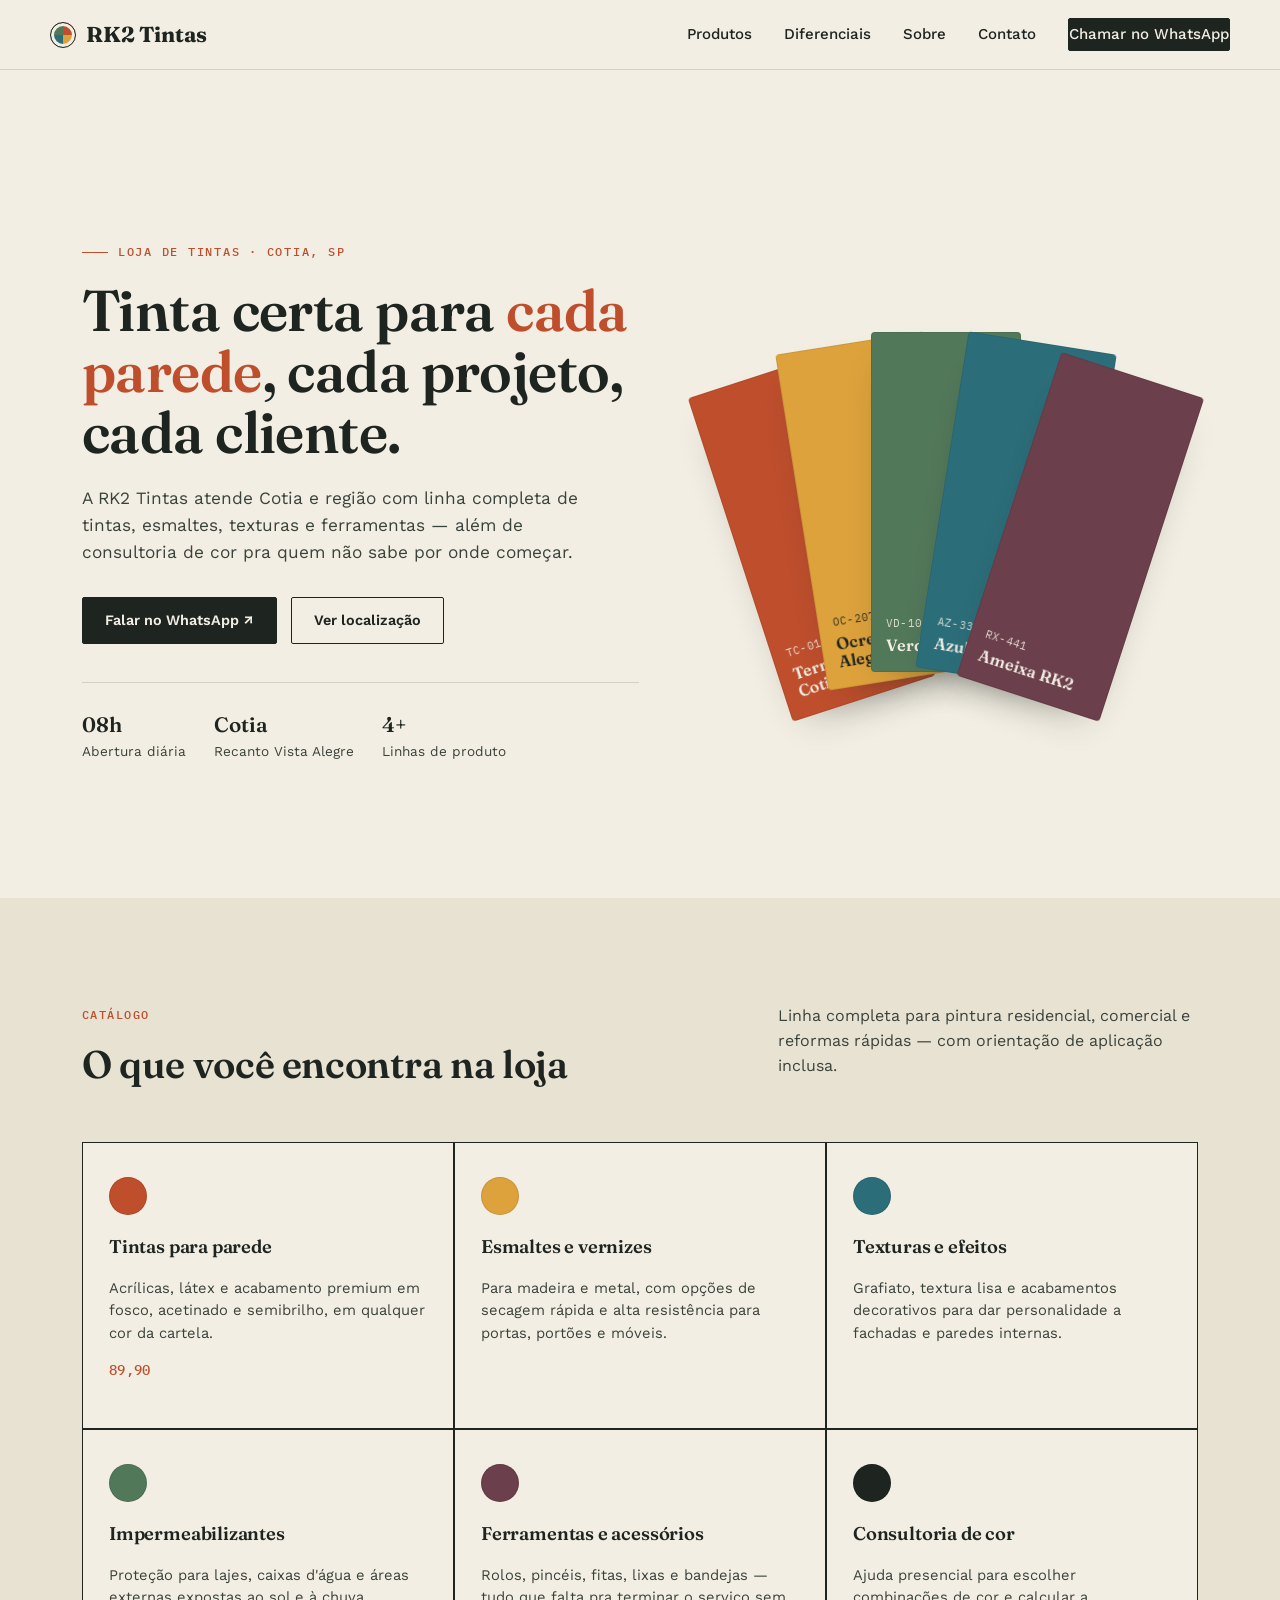
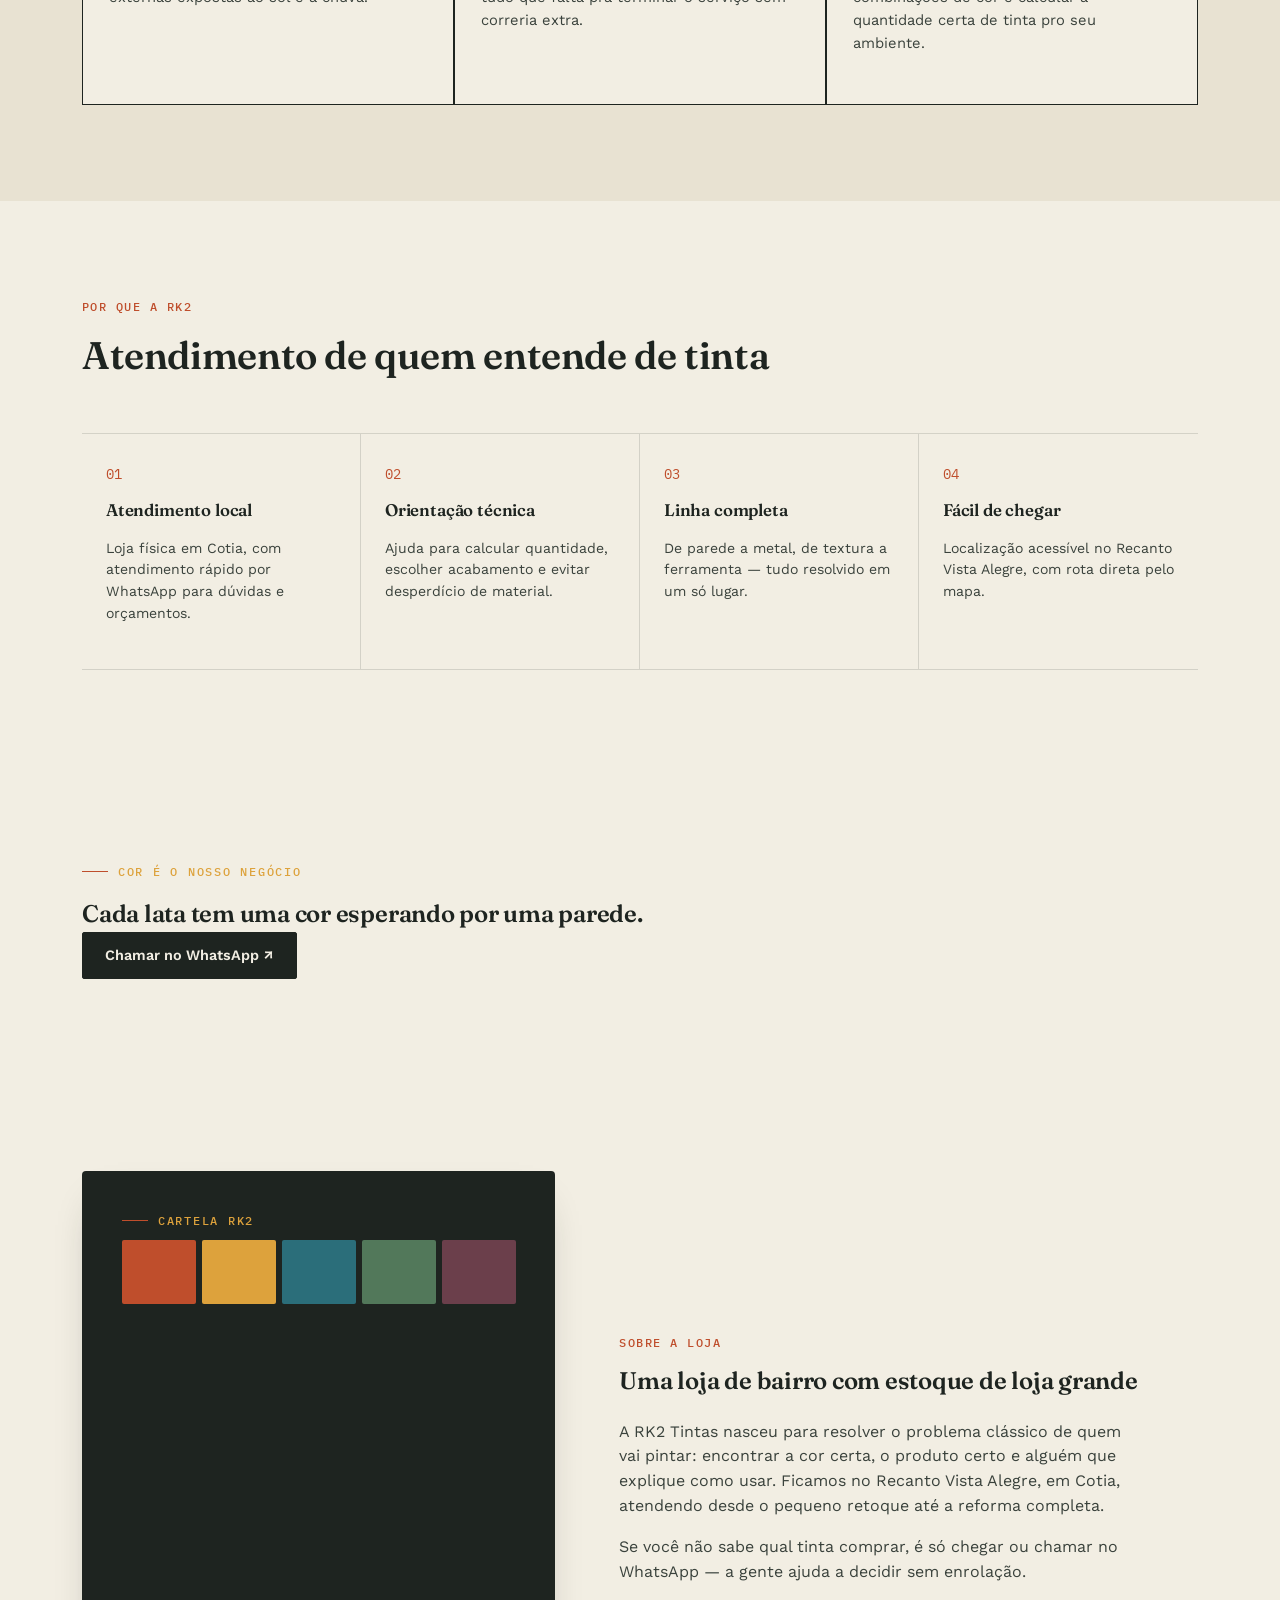
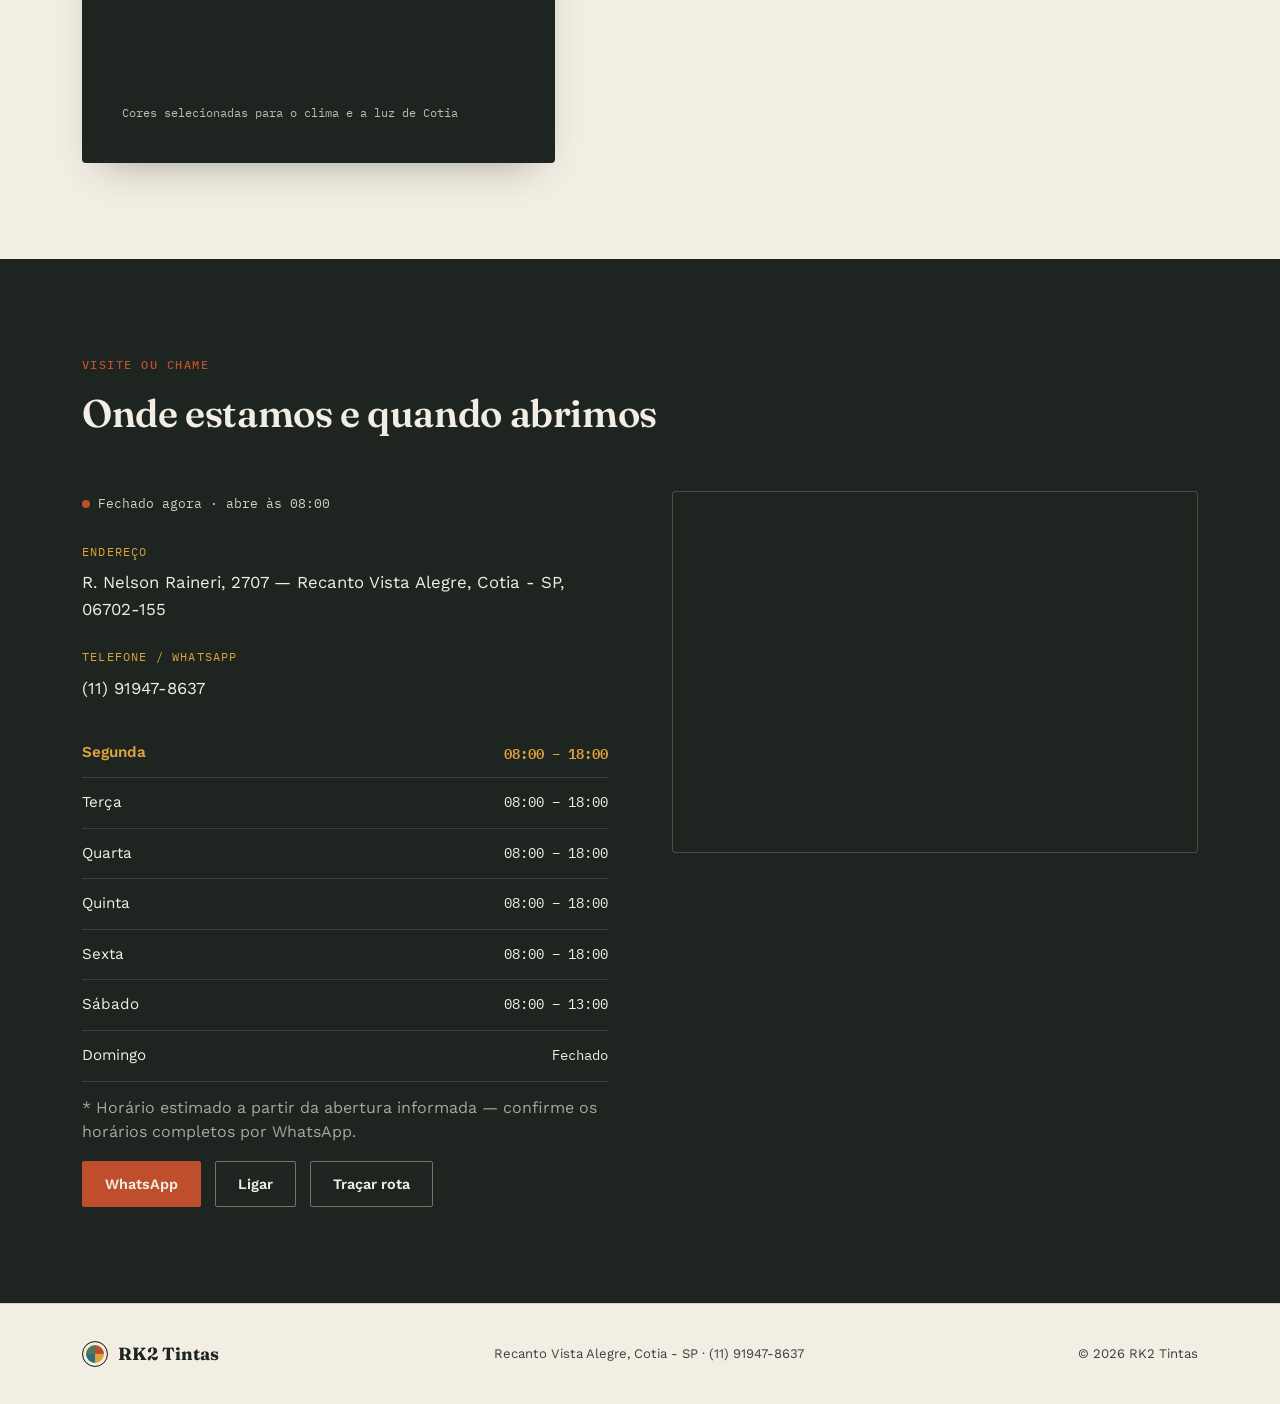
==== commit 22df6225: "Atualizar o index.html" ====
--- a/index.html
+++ b/index.html
@@ -31,27 +31,29 @@
 
 <main id="top">
   <!-- HERO -->
-  <section class="hero wrap">
-    <div>
-      <span class="eyebrow hero-in" style="--d:0s">Loja de tintas · Cotia, SP</span>
-      <h1 class="hero-in" style="--d:0.1s">Tinta certa para <em>cada parede</em>, cada projeto, cada cliente.</h1>
-      <p class="lead hero-in" style="--d:0.22s">A RK2 Tintas atende Cotia e região com linha completa de tintas, esmaltes, texturas e ferramentas — além de consultoria de cor pra quem não sabe por onde começar.</p>
-      <div class="hero-actions hero-in" style="--d:0.34s">
-        <a href="https://wa.me/5511919478637" class="cta-btn" target="_blank" rel="noopener">Falar no WhatsApp ↗</a>
-        <a href="#contato" class="btn-outline">Ver localização</a>
-      </div>
-      <div class="hero-meta hero-in" style="--d:0.44s">
-        <div><strong>08h</strong>Abertura diária</div>
-        <div><strong>Cotia</strong>Recanto Vista Alegre</div>
-        <div><strong>4+</strong>Linhas de produto</div>
-      </div>
-    </div>
-    <div class="chip-fan" aria-hidden="true">
-      <div class="chip"><span class="code mono">TC-014</span><span class="name">Terracota Cotia</span></div>
-      <div class="chip"><span class="code mono">OC-207</span><span class="name">Ocre Vista Alegre</span></div>
-      <div class="chip"><span class="code mono">VD-102</span><span class="name">Verde Recanto</span></div>
-      <div class="chip"><span class="code mono">AZ-330</span><span class="name">Azul Serra</span></div>
-      <div class="chip"><span class="code mono">RX-441</span><span class="name">Ameixa RK2</span></div>
+  <section class="hero-bg">
+    <div class="hero wrap">
+      <div>
+        <span class="eyebrow hero-in" style="--d:0s">Loja de tintas · Cotia, SP</span>
+        <h1 class="hero-in" style="--d:0.1s">Tinta certa para <em>cada parede</em>, cada projeto, cada cliente.</h1>
+        <p class="lead hero-in" style="--d:0.22s">A RK2 Tintas atende Cotia e região com linha completa de tintas, esmaltes, texturas e ferramentas — além de consultoria de cor pra quem não sabe por onde começar.</p>
+        <div class="hero-actions hero-in" style="--d:0.34s">
+          <a href="https://wa.me/5511919478637" class="cta-btn" target="_blank" rel="noopener">Falar no WhatsApp ↗</a>
+          <a href="#contato" class="btn-outline btn-outline-light">Ver localização</a>
+        </div>
+        <div class="hero-meta hero-in" style="--d:0.44s">
+          <div><strong>08h</strong>Abertura diária</div>
+          <div><strong>Cotia</strong>Recanto Vista Alegre</div>
+          <div><strong>4+</strong>Linhas de produto</div>
+        </div>
+      </div>
+      <div class="chip-fan" aria-hidden="true">
+        <div class="chip"><span class="code mono">TC-014</span><span class="name">Terracota Cotia</span></div>
+        <div class="chip"><span class="code mono">OC-207</span><span class="name">Ocre Vista Alegre</span></div>
+        <div class="chip"><span class="code mono">VD-102</span><span class="name">Verde Recanto</span></div>
+        <div class="chip"><span class="code mono">AZ-330</span><span class="name">Azul Serra</span></div>
+        <div class="chip"><span class="code mono">RX-441</span><span class="name">Ameixa RK2</span></div>
+      </div>
     </div>
   </section>
 
@@ -100,6 +102,15 @@
           <p>Localização acessível no Recanto Vista Alegre, com rota direta pelo mapa.</p>
         </div>
       </div>
+    </div>
+  </section>
+
+  <!-- FAIXA VÍVIDA -->
+  <section class="vivid-band">
+    <div class="wrap vivid-band-inner" data-animate>
+      <span class="eyebrow" style="color:var(--ochre); margin-bottom:14px;">Cor é o nosso negócio</span>
+      <h2>Cada lata tem uma cor esperando por uma parede.</h2>
+      <a href="https://wa.me/5511919478637" class="cta-btn" target="_blank" rel="noopener">Chamar no WhatsApp ↗</a>
     </div>
   </section>
 
--- a/style.css
+++ b/style.css
@@ -0,0 +1,454 @@
+  :root{
+    --ink:#1E2420;
+    --ink-soft:#3A423C;
+    --paper:#F2EEE3;
+    --paper-dim:#E8E2D2;
+    --terracotta:#BF4E2C;
+    --ochre:#DDA23C;
+    --teal:#2B6E7A;
+    --green:#52785A;
+    --plum:#6B3F4B;
+    --line: rgba(30,36,32,0.14);
+    --radius: 3px;
+    --shadow: 0 18px 40px -22px rgba(30,36,32,0.45);
+  }
+
+  *{box-sizing:border-box;}
+  html{scroll-behavior:smooth;}
+  body{
+    margin:0;
+    background:var(--paper);
+    color:var(--ink);
+    font-family:'Work Sans', sans-serif;
+    font-size:16px;
+    line-height:1.55;
+    -webkit-font-smoothing:antialiased;
+  }
+  h1,h2,h3,.display{
+    font-family:'Fraunces', serif;
+    font-weight:600;
+    letter-spacing:-0.01em;
+    margin:0;
+  }
+  .mono{
+    font-family:'IBM Plex Mono', monospace;
+    letter-spacing:0.02em;
+  }
+  a{color:inherit; text-decoration:none;}
+  img{max-width:100%; display:block;}
+  .wrap{
+    max-width:1180px;
+    margin:0 auto;
+    padding:0 32px;
+  }
+  section{padding:96px 0;}
+  @media (max-width:720px){
+    section{padding:64px 0;}
+    .wrap{padding:0 20px;}
+  }
+
+  /* Focus visibility */
+  a:focus-visible, button:focus-visible{
+    outline:2px solid var(--terracotta);
+    outline-offset:3px;
+  }
+  @media (prefers-reduced-motion: reduce){
+    *{animation-duration:0.01ms !important; transition-duration:0.01ms !important;}
+    html{scroll-behavior:auto;}
+    [data-animate]{opacity:1 !important; transform:none !important;}
+  }
+
+  /* ---------- SCROLL-REVEAL ---------- */
+  [data-animate]{
+    opacity:0;
+    transform:translateY(28px);
+    transition:opacity 0.7s cubic-bezier(.2,.7,.2,1), transform 0.7s cubic-bezier(.2,.7,.2,1);
+    transition-delay:var(--d, 0s);
+  }
+  [data-animate].in-view{opacity:1; transform:translateY(0);}
+
+  /* ---------- KEYFRAMES ---------- */
+  @keyframes fadeSlideDown{
+    from{opacity:0; transform:translateY(-14px);}
+    to{opacity:1; transform:translateY(0);}
+  }
+  @keyframes pulseDot{
+    0%{box-shadow:0 0 0 0 rgba(191,78,44,0.55);}
+    70%{box-shadow:0 0 0 9px rgba(191,78,44,0);}
+    100%{box-shadow:0 0 0 0 rgba(191,78,44,0);}
+  }
+  @keyframes barsRise{
+    from{ transform:scaleY(0); }
+    to{ transform:scaleY(1); }
+  }
+  @keyframes chipDropIn{
+    from{ opacity:0; transform:var(--rot) translateY(-60px) var(--tx, translateX(0)); }
+    to{ opacity:1; transform:var(--rot) var(--tx, translateX(0)); }
+  }
+  @keyframes heroIn{
+    from{ opacity:0; transform:translateY(18px); }
+    to{ opacity:1; transform:translateY(0); }
+  }
+  .hero-in{
+    opacity:0;
+    animation:heroIn 0.7s cubic-bezier(.2,.8,.2,1) forwards;
+    animation-delay:var(--d, 0s);
+  }
+
+  /* ---------- HEADER ---------- */
+  .scroll-progress{
+    position:fixed; top:0; left:0; height:3px;
+    background:var(--terracotta);
+    width:0%;
+    z-index:100;
+    transition:width 0.1s linear;
+  }
+  header{
+    position:sticky; top:0; z-index:50;
+    background:rgba(242,238,227,0.92);
+    backdrop-filter:blur(8px);
+    border-bottom:1px solid var(--line);
+    animation:fadeSlideDown 0.6s ease;
+  }
+  .nav{
+    display:flex; align-items:center; justify-content:space-between;
+    padding:18px 0;
+  }
+  .logo{
+    display:flex; align-items:center; gap:10px;
+    font-family:'Fraunces', serif;
+    font-weight:700;
+    font-size:1.35rem;
+  }
+  .logo .chip-mark{
+    width:26px; height:26px; border-radius:50%;
+    background:conic-gradient(var(--terracotta) 0 25%, var(--ochre) 25% 50%, var(--teal) 50% 75%, var(--green) 75% 100%);
+    box-shadow: inset 0 0 0 3px var(--paper);
+    border:1.5px solid var(--ink);
+  }
+  nav.links{display:flex; gap:32px; align-items:center;}
+  nav.links a{
+    font-size:0.94rem; font-weight:500;
+    position:relative;
+    padding:4px 0;
+  }
+  nav.links a::after{
+    content:"";
+    position:absolute; left:0; bottom:-2px;
+    width:0; height:2px; background:var(--terracotta);
+    transition:width 0.25s ease;
+  }
+  nav.links a:hover::after{width:100%;}
+  .cta-btn{
+    background:var(--ink);
+    color:var(--paper) !important;
+    padding:11px 22px;
+    border-radius:2px;
+    font-weight:600;
+    font-size:0.9rem;
+    display:inline-flex; align-items:center; gap:8px;
+    transition:background 0.2s ease, transform 0.2s ease;
+    border:1px solid var(--ink);
+  }
+  .cta-btn:hover{background:var(--terracotta); border-color:var(--terracotta); transform:translateY(-1px);}
+  .menu-toggle{display:none; background:none; border:none; cursor:pointer; padding:8px;}
+  .menu-toggle span{display:block; width:24px; height:2px; background:var(--ink); margin:5px 0;}
+
+  @media (max-width:860px){
+    nav.links{
+      position:fixed; top:64px; left:0; right:0;
+      background:var(--paper);
+      flex-direction:column; align-items:flex-start;
+      padding:24px 20px; gap:20px;
+      border-bottom:1px solid var(--line);
+      transform:translateY(-140%);
+      transition:transform 0.3s ease;
+    }
+    nav.links.open{transform:translateY(0);}
+    .menu-toggle{display:block;}
+    .nav .cta-btn.desktop-only{display:none;}
+  }
+
+  /* ---------- HERO ---------- */
+  .hero{
+    padding-top:76px;
+    padding-bottom:40px;
+    display:grid;
+    grid-template-columns:1.05fr 0.95fr;
+    gap:56px;
+    align-items:center;
+  }
+  @media (max-width:900px){
+    .hero{grid-template-columns:1fr; padding-top:48px;}
+  }
+  .eyebrow{
+    font-family:'IBM Plex Mono', monospace;
+    font-size:0.78rem;
+    text-transform:uppercase;
+    letter-spacing:0.14em;
+    color:var(--terracotta);
+    font-weight:500;
+    display:flex; align-items:center; gap:10px;
+    margin-bottom:18px;
+  }
+  .eyebrow::before{
+    content:""; width:26px; height:1px; background:var(--terracotta);
+  }
+  .hero h1{
+    font-size:clamp(2.4rem, 4.6vw, 3.6rem);
+    line-height:1.06;
+    margin-bottom:22px;
+  }
+  .hero h1 em{
+    font-style:normal;
+    color:var(--terracotta);
+  }
+  .hero p.lead{
+    font-size:1.08rem;
+    color:var(--ink-soft);
+    max-width:46ch;
+    margin-bottom:32px;
+  }
+  .hero-actions{
+    display:flex; gap:14px; flex-wrap:wrap;
+    margin-bottom:38px;
+  }
+  .btn-outline{
+    padding:11px 22px;
+    border:1.5px solid var(--ink);
+    border-radius:2px;
+    font-weight:600;
+    font-size:0.9rem;
+    display:inline-flex; align-items:center; gap:8px;
+    transition:all 0.2s ease;
+  }
+  .btn-outline:hover{background:var(--ink); color:var(--paper);}
+
+  .hero-meta{
+    display:flex; gap:28px; flex-wrap:wrap;
+    padding-top:26px;
+    border-top:1px solid var(--line);
+  }
+  .hero-meta div{font-size:0.85rem; color:var(--ink-soft);}
+  .hero-meta strong{
+    display:block; font-family:'Fraunces', serif; font-size:1.3rem; color:var(--ink); font-weight:600;
+  }
+
+  /* Fanned paint chips — signature element */
+  .chip-fan{
+    position:relative;
+    height:440px;
+    display:flex; align-items:center; justify-content:center;
+  }
+  .chip{
+    --tx:translateX(0);
+    --rot:rotate(0deg);
+    position:absolute;
+    width:150px; height:340px;
+    border-radius:4px;
+    box-shadow:var(--shadow);
+    display:flex; flex-direction:column; justify-content:flex-end;
+    padding:16px 14px;
+    color:var(--paper);
+    transform-origin:bottom center;
+    transition:transform 0.45s cubic-bezier(.2,.8,.2,1), box-shadow 0.3s ease;
+    cursor:default;
+    border:1px solid rgba(0,0,0,0.08);
+    opacity:0;
+    animation:chipDropIn 0.7s cubic-bezier(.2,.8,.2,1) forwards;
+  }
+  .chip .code{font-size:0.68rem; opacity:0.85; margin-bottom:4px;}
+  .chip .name{font-family:'Fraunces', serif; font-weight:600; font-size:1.02rem; line-height:1.15;}
+  .chip:nth-child(1){background:var(--terracotta); --rot:rotate(-18deg); --tx:translateX(-86px); transform:rotate(-18deg) translateX(-86px); animation-delay:0.05s;}
+  .chip:nth-child(2){background:var(--ochre); color:var(--ink); --rot:rotate(-9deg); --tx:translateX(-44px); transform:rotate(-9deg) translateX(-44px); animation-delay:0.15s;}
+  .chip:nth-child(3){background:var(--green); --rot:rotate(0deg); transform:rotate(0deg); animation-delay:0.25s;}
+  .chip:nth-child(4){background:var(--teal); --rot:rotate(9deg); --tx:translateX(44px); transform:rotate(9deg) translateX(44px); animation-delay:0.35s;}
+  .chip:nth-child(5){background:var(--plum); --rot:rotate(18deg); --tx:translateX(86px); transform:rotate(18deg) translateX(86px); animation-delay:0.45s;}
+  @keyframes chipFloat{
+    0%, 100%{ transform:var(--rot) var(--tx) translateY(0); }
+    50%{ transform:var(--rot) var(--tx) translateY(-8px); }
+  }
+  .chip-fan:not(:hover) .chip:nth-child(1){animation:chipDropIn 0.7s cubic-bezier(.2,.8,.2,1) forwards 0.05s, chipFloat 5s ease-in-out infinite 0.75s;}
+  .chip-fan:not(:hover) .chip:nth-child(2){animation:chipDropIn 0.7s cubic-bezier(.2,.8,.2,1) forwards 0.15s, chipFloat 5s ease-in-out infinite 0.9s;}
+  .chip-fan:not(:hover) .chip:nth-child(3){animation:chipDropIn 0.7s cubic-bezier(.2,.8,.2,1) forwards 0.25s, chipFloat 5s ease-in-out infinite 1.05s;}
+  .chip-fan:not(:hover) .chip:nth-child(4){animation:chipDropIn 0.7s cubic-bezier(.2,.8,.2,1) forwards 0.35s, chipFloat 5s ease-in-out infinite 1.2s;}
+  .chip-fan:not(:hover) .chip:nth-child(5){animation:chipDropIn 0.7s cubic-bezier(.2,.8,.2,1) forwards 0.45s, chipFloat 5s ease-in-out infinite 1.35s;}
+  .chip-fan:hover .chip{animation:none;}
+  .chip-fan:hover .chip:nth-child(1){transform:rotate(-26deg) translateX(-130px) translateY(-14px);}
+  .chip-fan:hover .chip:nth-child(2){transform:rotate(-13deg) translateX(-66px) translateY(-6px);}
+  .chip-fan:hover .chip:nth-child(3){transform:rotate(0deg) translateY(-18px);}
+  .chip-fan:hover .chip:nth-child(4){transform:rotate(13deg) translateX(66px) translateY(-6px);}
+  .chip-fan:hover .chip:nth-child(5){transform:rotate(26deg) translateX(130px) translateY(-14px);}
+  .chip:hover{z-index:10; box-shadow:0 24px 48px -18px rgba(30,36,32,0.55);}
+
+  @media (max-width:900px){
+    .chip-fan{height:320px; margin-top:12px;}
+    .chip{width:110px; height:250px; padding:12px 10px;}
+    .chip .name{font-size:0.85rem;}
+  }
+
+  /* ---------- SECTION HEADERS ---------- */
+  .section-head{
+    display:flex; justify-content:space-between; align-items:flex-end;
+    gap:24px; margin-bottom:48px;
+    flex-wrap:wrap;
+  }
+  .section-head h2{font-size:clamp(1.8rem, 3vw, 2.4rem);}
+  .section-head p{color:var(--ink-soft); max-width:42ch; margin-top:10px;}
+  .section-num{
+    font-family:'IBM Plex Mono', monospace;
+    font-size:0.78rem; color:var(--terracotta); font-weight:500;
+    letter-spacing:0.12em; text-transform:uppercase;
+    display:block; margin-bottom:10px;
+  }
+
+  /* ---------- PRODUTOS ---------- */
+  .products{background:var(--paper-dim);}
+  .product-grid{
+    display:grid;
+    grid-template-columns:repeat(3, 1fr);
+    gap:2px;
+    background:var(--ink);
+    border:1px solid var(--ink);
+  }
+  @media (max-width:860px){ .product-grid{grid-template-columns:1fr 1fr;} }
+  @media (max-width:560px){ .product-grid{grid-template-columns:1fr;} }
+  .product-card{
+    background:var(--paper);
+    padding:34px 26px;
+    transition:background 0.25s ease, transform 0.3s ease;
+  }
+  .product-card:hover{background:#fff; transform:translateY(-5px);}
+  .swatch{
+    width:38px; height:38px; border-radius:50%;
+    margin-bottom:18px;
+    border:1px solid rgba(0,0,0,0.1);
+    transition:transform 0.35s cubic-bezier(.2,.8,.2,1);
+  }
+  .product-card:hover .swatch{transform:scale(1.18) rotate(-8deg);}
+  .product-card h3{font-size:1.15rem; margin-bottom:8px;}
+  .product-card p{color:var(--ink-soft); font-size:0.92rem;}
+  .product-card .price{
+    color:var(--terracotta); font-size:0.85rem; font-weight:500;
+    margin-top:10px;
+  }
+
+  /* ---------- DIFERENCIAIS ---------- */
+  .diff-list{
+    display:grid;
+    grid-template-columns:repeat(4, 1fr);
+    gap:0;
+    border-top:1px solid var(--line);
+  }
+  @media (max-width:860px){ .diff-list{grid-template-columns:1fr 1fr;} }
+  @media (max-width:560px){ .diff-list{grid-template-columns:1fr;} }
+  .diff-item{
+    padding:30px 24px;
+    border-right:1px solid var(--line);
+    border-bottom:1px solid var(--line);
+    position:relative;
+    overflow:hidden;
+    transition:padding-left 0.3s ease;
+  }
+  .diff-item::before{
+    content:"";
+    position:absolute; left:0; top:0; bottom:0;
+    width:3px; background:var(--terracotta);
+    transform:scaleY(0); transform-origin:top;
+    transition:transform 0.35s cubic-bezier(.2,.8,.2,1);
+  }
+  .diff-item:hover{padding-left:32px;}
+  .diff-item:hover::before{transform:scaleY(1);}
+  .diff-item:last-child{border-right:none;}
+  .diff-item .num{
+    font-family:'IBM Plex Mono', monospace;
+    color:var(--terracotta); font-size:0.85rem; margin-bottom:12px; display:block;
+    transition:transform 0.3s ease;
+  }
+  .diff-item:hover .num{transform:translateX(2px);}
+  .diff-item h3{font-size:1.05rem; margin-bottom:8px;}
+  .diff-item p{color:var(--ink-soft); font-size:0.88rem;}
+
+  /* ---------- SOBRE ---------- */
+  .about{
+    display:grid; grid-template-columns:0.9fr 1.1fr; gap:64px; align-items:center;
+  }
+  @media (max-width:900px){ .about{grid-template-columns:1fr; gap:36px;} }
+  .about-visual{
+    background:var(--ink);
+    border-radius:4px;
+    padding:40px;
+    aspect-ratio:4/5;
+    display:flex; flex-direction:column; justify-content:space-between;
+    color:var(--paper);
+    box-shadow:var(--shadow);
+  }
+  .about-visual .can{
+    width:100%;
+    display:flex; flex-direction:column; align-items:flex-start; gap:10px;
+  }
+  .about-visual .bars{display:flex; gap:6px; width:100%;}
+  .about-visual .bars span{
+    height:64px; flex:1; border-radius:2px;
+    transform-origin:bottom;
+    transform:scaleY(0);
+    transition:transform 0.2s ease;
+  }
+  .about-visual.in-view .bars span{animation:barsRise 0.6s cubic-bezier(.2,.8,.2,1) forwards;}
+  .about-visual .bars span:nth-child(1){background:var(--terracotta); animation-delay:0.05s;}
+  .about-visual .bars span:nth-child(2){background:var(--ochre); animation-delay:0.15s;}
+  .about-visual .bars span:nth-child(3){background:var(--teal); animation-delay:0.25s;}
+  .about-visual .bars span:nth-child(4){background:var(--green); animation-delay:0.35s;}
+  .about-visual .bars span:nth-child(5){background:var(--plum); animation-delay:0.45s;}
+  .about-visual .bars span:hover{transform:scaleY(1.12) !important;}
+  .about-visual .caption{font-family:'IBM Plex Mono', monospace; font-size:0.78rem; opacity:0.75;}
+  .about h2{margin-bottom:20px;}
+  .about p{color:var(--ink-soft); margin-bottom:16px; max-width:52ch;}
+
+  /* ---------- HORARIOS + CONTATO ---------- */
+  .contact{background:var(--ink); color:var(--paper);}
+  .contact .section-head p, .contact .eyebrow{color:rgba(242,238,227,0.7);}
+  .contact-grid{
+    display:grid; grid-template-columns:1fr 1fr; gap:64px;
+  }
+  @media (max-width:900px){ .contact-grid{grid-template-columns:1fr; gap:40px;} }
+  .hours-table{width:100%; border-collapse:collapse;}
+  .hours-table tr{border-bottom:1px solid rgba(242,238,227,0.14);}
+  .hours-table td{padding:13px 0; font-size:0.95rem;}
+  .hours-table td:last-child{text-align:right; font-family:'IBM Plex Mono', monospace; font-size:0.88rem;}
+  .hours-table tr.today td{color:var(--ochre); font-weight:600;}
+  .status-pill{
+    display:inline-flex; align-items:center; gap:8px;
+    font-family:'IBM Plex Mono', monospace; font-size:0.82rem;
+    margin-bottom:28px; color:rgba(242,238,227,0.85);
+  }
+  .status-dot{width:8px; height:8px; border-radius:50%; background:var(--terracotta); animation:pulseDot 2.2s ease-out infinite;}
+
+  .info-block{margin-bottom:26px;}
+  .info-block .label{
+    font-family:'IBM Plex Mono', monospace; font-size:0.74rem;
+    text-transform:uppercase; letter-spacing:0.1em; color:var(--ochre);
+    display:block; margin-bottom:8px;
+  }
+  .info-block .value{font-size:1.05rem;}
+  .contact-actions{display:flex; gap:14px; flex-wrap:wrap; margin-top:8px;}
+  .contact-actions .cta-btn{background:var(--terracotta); border-color:var(--terracotta);}
+  .contact-actions .cta-btn:hover{background:var(--ochre); border-color:var(--ochre); color:var(--ink) !important;}
+  .contact-actions .btn-outline{border-color:rgba(242,238,227,0.4); color:var(--paper);}
+  .contact-actions .btn-outline:hover{background:var(--paper); color:var(--ink);}
+
+  .map-frame{
+    width:100%; aspect-ratio:16/11;
+    border:1px solid rgba(242,238,227,0.2);
+    border-radius:3px; overflow:hidden;
+  }
+  .map-frame iframe{width:100%; height:100%; border:0; filter:grayscale(0.15) contrast(1.05);}
+
+  /* ---------- FOOTER ---------- */
+  footer{padding:36px 0; border-top:1px solid var(--line);}
+  .footer-row{
+    display:flex; justify-content:space-between; align-items:center;
+    flex-wrap:wrap; gap:16px;
+  }
+  .footer-row .logo{font-size:1.1rem;}
+  footer .fine{font-size:0.82rem; color:var(--ink-soft);}
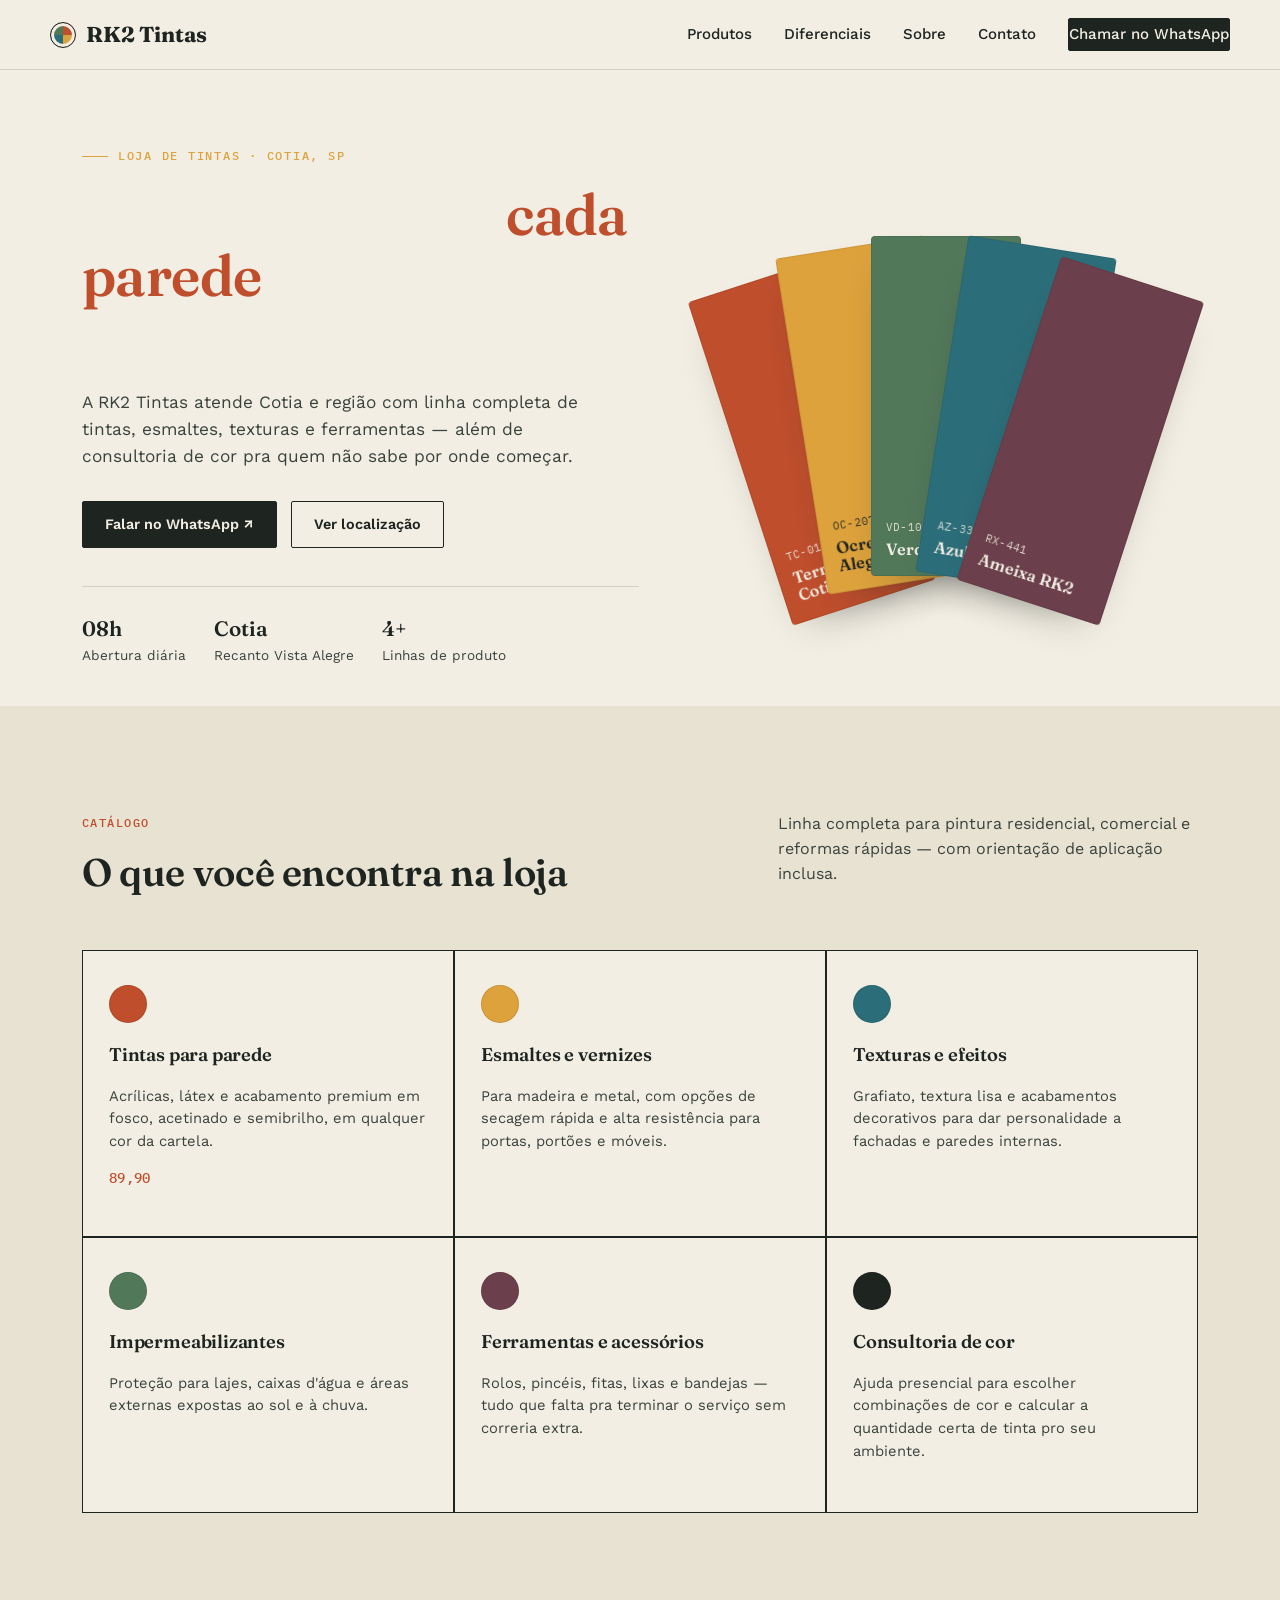
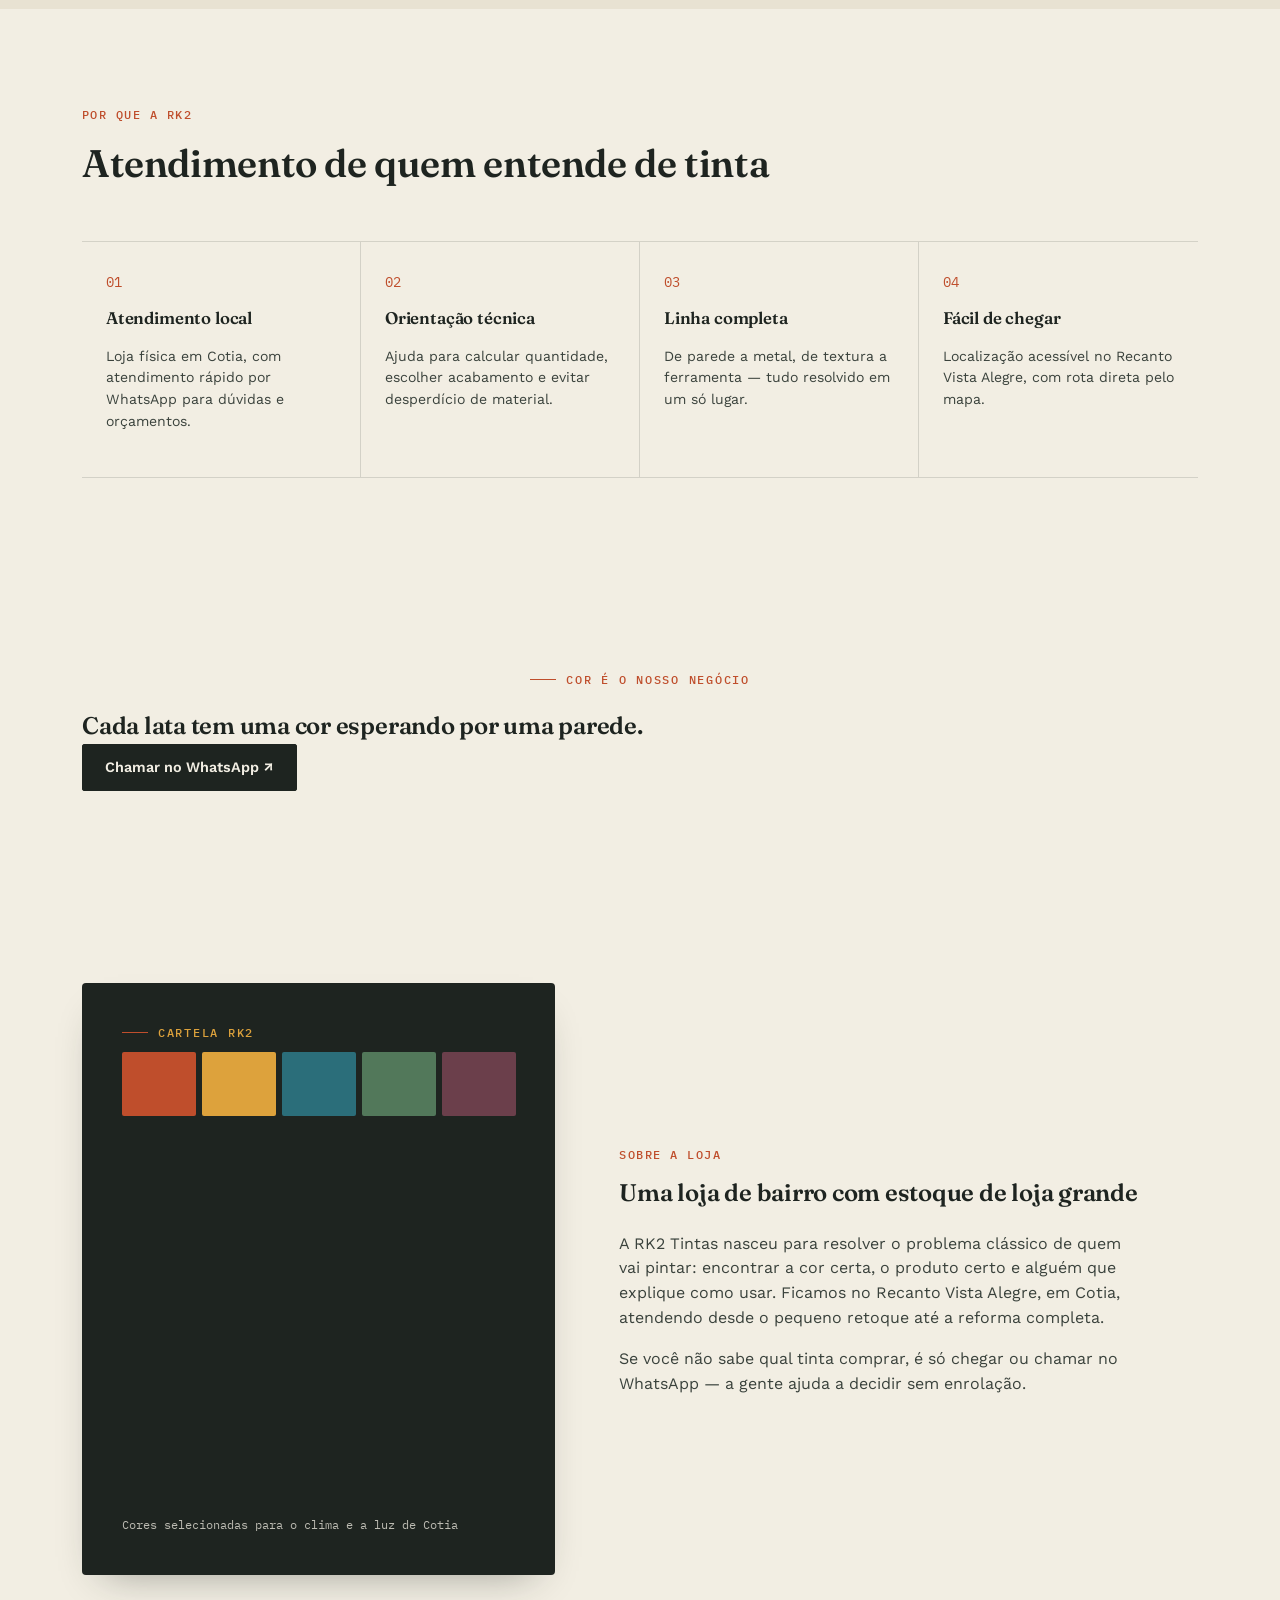
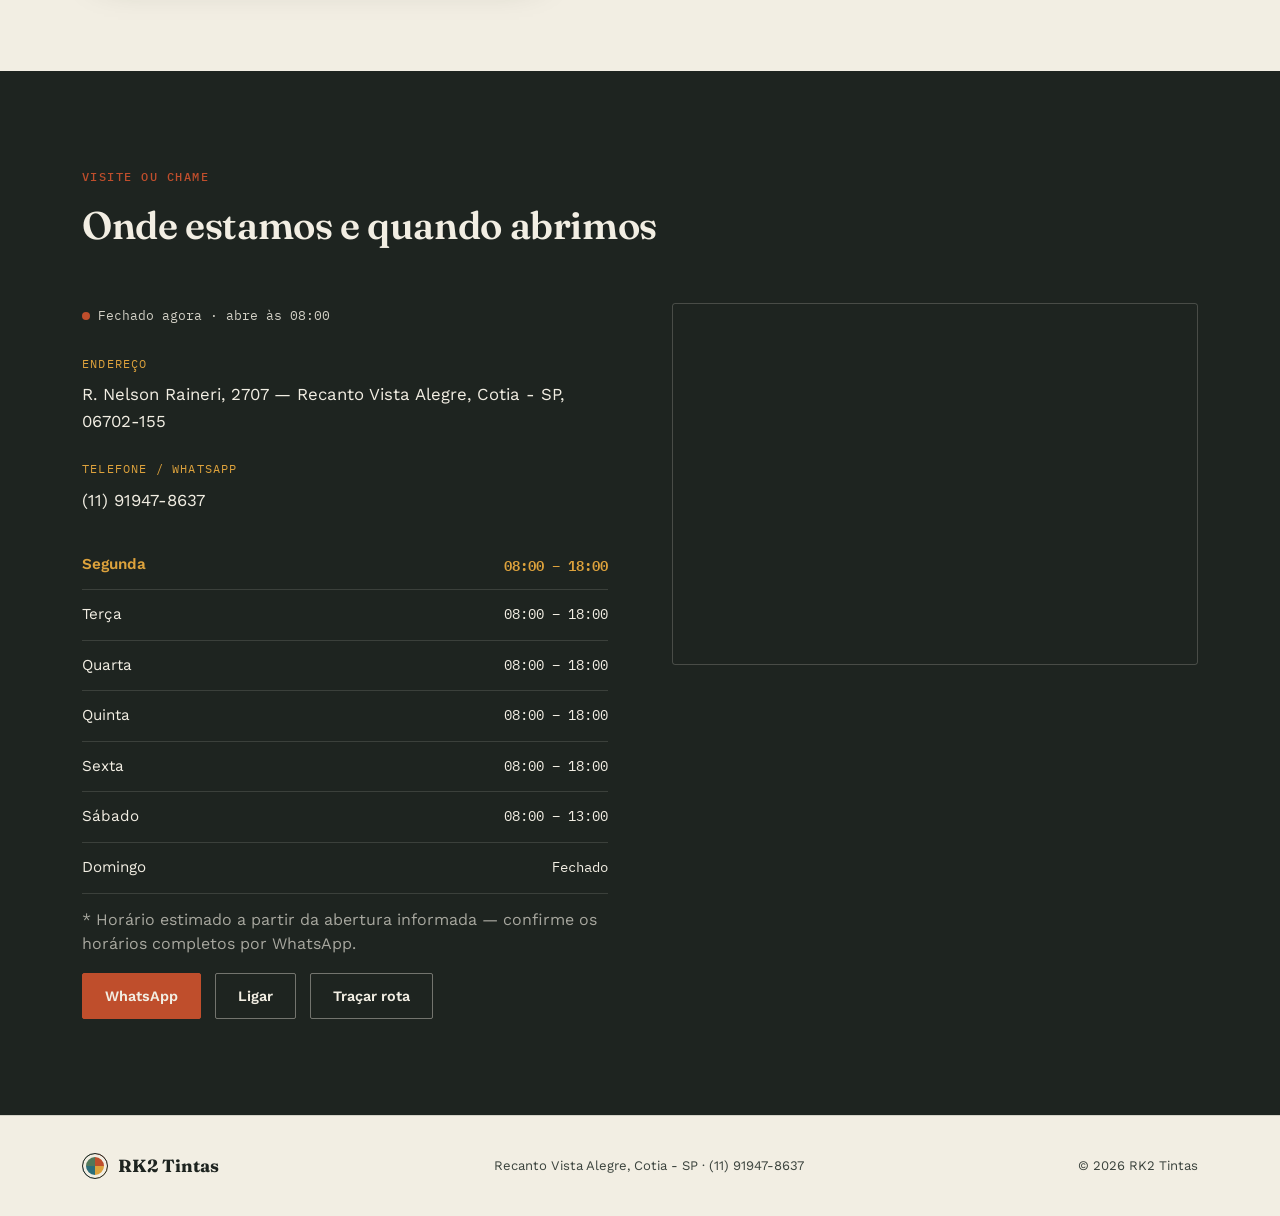
==== commit 3782b9aa: "Atualizar o index.html" ====
--- a/index.html
+++ b/index.html
@@ -31,29 +31,27 @@
 
 <main id="top">
   <!-- HERO -->
-  <section class="hero-bg">
-    <div class="hero wrap">
-      <div>
-        <span class="eyebrow hero-in" style="--d:0s">Loja de tintas · Cotia, SP</span>
-        <h1 class="hero-in" style="--d:0.1s">Tinta certa para <em>cada parede</em>, cada projeto, cada cliente.</h1>
-        <p class="lead hero-in" style="--d:0.22s">A RK2 Tintas atende Cotia e região com linha completa de tintas, esmaltes, texturas e ferramentas — além de consultoria de cor pra quem não sabe por onde começar.</p>
-        <div class="hero-actions hero-in" style="--d:0.34s">
-          <a href="https://wa.me/5511919478637" class="cta-btn" target="_blank" rel="noopener">Falar no WhatsApp ↗</a>
-          <a href="#contato" class="btn-outline btn-outline-light">Ver localização</a>
-        </div>
-        <div class="hero-meta hero-in" style="--d:0.44s">
-          <div><strong>08h</strong>Abertura diária</div>
-          <div><strong>Cotia</strong>Recanto Vista Alegre</div>
-          <div><strong>4+</strong>Linhas de produto</div>
-        </div>
-      </div>
-      <div class="chip-fan" aria-hidden="true">
-        <div class="chip"><span class="code mono">TC-014</span><span class="name">Terracota Cotia</span></div>
-        <div class="chip"><span class="code mono">OC-207</span><span class="name">Ocre Vista Alegre</span></div>
-        <div class="chip"><span class="code mono">VD-102</span><span class="name">Verde Recanto</span></div>
-        <div class="chip"><span class="code mono">AZ-330</span><span class="name">Azul Serra</span></div>
-        <div class="chip"><span class="code mono">RX-441</span><span class="name">Ameixa RK2</span></div>
-      </div>
+  <section class="hero wrap">
+    <div>
+      <span class="eyebrow hero-in" style="--d:0s">Loja de tintas · Cotia, SP</span>
+      <h1 class="hero-in" style="--d:0.1s">Tinta certa para <em>cada parede</em>, cada projeto, cada cliente.</h1>
+      <p class="lead hero-in" style="--d:0.22s">A RK2 Tintas atende Cotia e região com linha completa de tintas, esmaltes, texturas e ferramentas — além de consultoria de cor pra quem não sabe por onde começar.</p>
+      <div class="hero-actions hero-in" style="--d:0.34s">
+        <a href="https://wa.me/5511919478637" class="cta-btn" target="_blank" rel="noopener">Falar no WhatsApp ↗</a>
+        <a href="#contato" class="btn-outline">Ver localização</a>
+      </div>
+      <div class="hero-meta hero-in" style="--d:0.44s">
+        <div><strong>08h</strong>Abertura diária</div>
+        <div><strong>Cotia</strong>Recanto Vista Alegre</div>
+        <div><strong>4+</strong>Linhas de produto</div>
+      </div>
+    </div>
+    <div class="chip-fan" aria-hidden="true">
+      <div class="chip"><span class="code mono">TC-014</span><span class="name">Terracota Cotia</span></div>
+      <div class="chip"><span class="code mono">OC-207</span><span class="name">Ocre Vista Alegre</span></div>
+      <div class="chip"><span class="code mono">VD-102</span><span class="name">Verde Recanto</span></div>
+      <div class="chip"><span class="code mono">AZ-330</span><span class="name">Azul Serra</span></div>
+      <div class="chip"><span class="code mono">RX-441</span><span class="name">Ameixa RK2</span></div>
     </div>
   </section>
 
@@ -105,10 +103,10 @@
     </div>
   </section>
 
-  <!-- FAIXA VÍVIDA -->
-  <section class="vivid-band">
-    <div class="wrap vivid-band-inner" data-animate>
-      <span class="eyebrow" style="color:var(--ochre); margin-bottom:14px;">Cor é o nosso negócio</span>
+  <!-- CTA -->
+  <section class="cta-band">
+    <div class="wrap cta-band-inner" data-animate>
+      <span class="eyebrow" style="justify-content:center;">Cor é o nosso negócio</span>
       <h2>Cada lata tem uma cor esperando por uma parede.</h2>
       <a href="https://wa.me/5511919478637" class="cta-btn" target="_blank" rel="noopener">Chamar no WhatsApp ↗</a>
     </div>
--- a/style.css
+++ b/style.css
@@ -170,6 +170,39 @@
   }
 
   /* ---------- HERO ---------- */
+  .hero-bg{
+    position:relative;
+    overflow:hidden;
+    isolation:isolate;
+  }
+  .hero-bg::before{
+    content:"";
+    position:absolute; inset:0;
+    background-image:url('https://images.unsplash.com/photo-1528284397512-4df65a37b54e?auto=format&fit=crop&w=2400&q=75');
+    background-size:cover;
+    background-position:center;
+    filter:saturate(1.2) contrast(1.05);
+    z-index:-2;
+  }
+  .hero-bg::after{
+    content:"";
+    position:absolute; inset:0;
+    background:linear-gradient(100deg,
+      var(--ink) 0%,
+      rgba(30,36,32,0.88) 24%,
+      rgba(30,36,32,0.55) 48%,
+      rgba(30,36,32,0.22) 72%,
+      rgba(30,36,32,0.1) 100%);
+    z-index:-1;
+  }
+  @media (max-width:900px){
+    .hero-bg::after{
+      background:linear-gradient(180deg,
+        rgba(30,36,32,0.5) 0%,
+        rgba(30,36,32,0.82) 42%,
+        var(--ink) 78%);
+    }
+  }
   .hero{
     padding-top:76px;
     padding-bottom:40px;
@@ -181,6 +214,53 @@
   @media (max-width:900px){
     .hero{grid-template-columns:1fr; padding-top:48px;}
   }
+  .hero h1, .hero p.lead, .hero-meta strong, .hero-meta div{color:var(--paper);}
+  .hero p.lead{color:rgba(242,238,227,0.86);}
+  .hero-meta{border-top-color:rgba(242,238,227,0.22);}
+  .hero-meta div{color:rgba(242,238,227,0.7);}
+  .hero .eyebrow{color:var(--ochre);}
+  .hero .eyebrow::before{background:var(--ochre);}
+  .hero h1 em{color:var(--ochre);}
+  .btn-outline-light{border-color:rgba(242,238,227,0.55); color:var(--paper);}
+  .btn-outline-light:hover{background:var(--paper); color:var(--ink);}
+
+  /* ---------- FAIXA VÍVIDA ---------- */
+  .vivid-band{
+    position:relative;
+    overflow:hidden;
+    isolation:isolate;
+    padding:0;
+  }
+  .vivid-band::before{
+    content:"";
+    position:absolute; inset:0;
+    background-image:url('https://images.unsplash.com/photo-1528284397512-4df65a37b54e?auto=format&fit=crop&w=2400&q=70');
+    background-size:cover;
+    background-position:60% 40%;
+    filter:saturate(1.15);
+    z-index:-2;
+  }
+  .vivid-band::after{
+    content:"";
+    position:absolute; inset:0;
+    background:rgba(30,36,32,0.74);
+    z-index:-1;
+  }
+  .vivid-band-inner{
+    padding:88px 32px;
+    text-align:center;
+    display:flex; flex-direction:column; align-items:center;
+  }
+  .vivid-band-inner h2{
+    color:var(--paper);
+    font-size:clamp(1.7rem, 3.4vw, 2.5rem);
+    max-width:22ch;
+    margin-bottom:32px;
+  }
+  @media (max-width:720px){
+    .vivid-band-inner{padding:64px 20px;}
+  }
+
   .eyebrow{
     font-family:'IBM Plex Mono', monospace;
     font-size:0.78rem;
